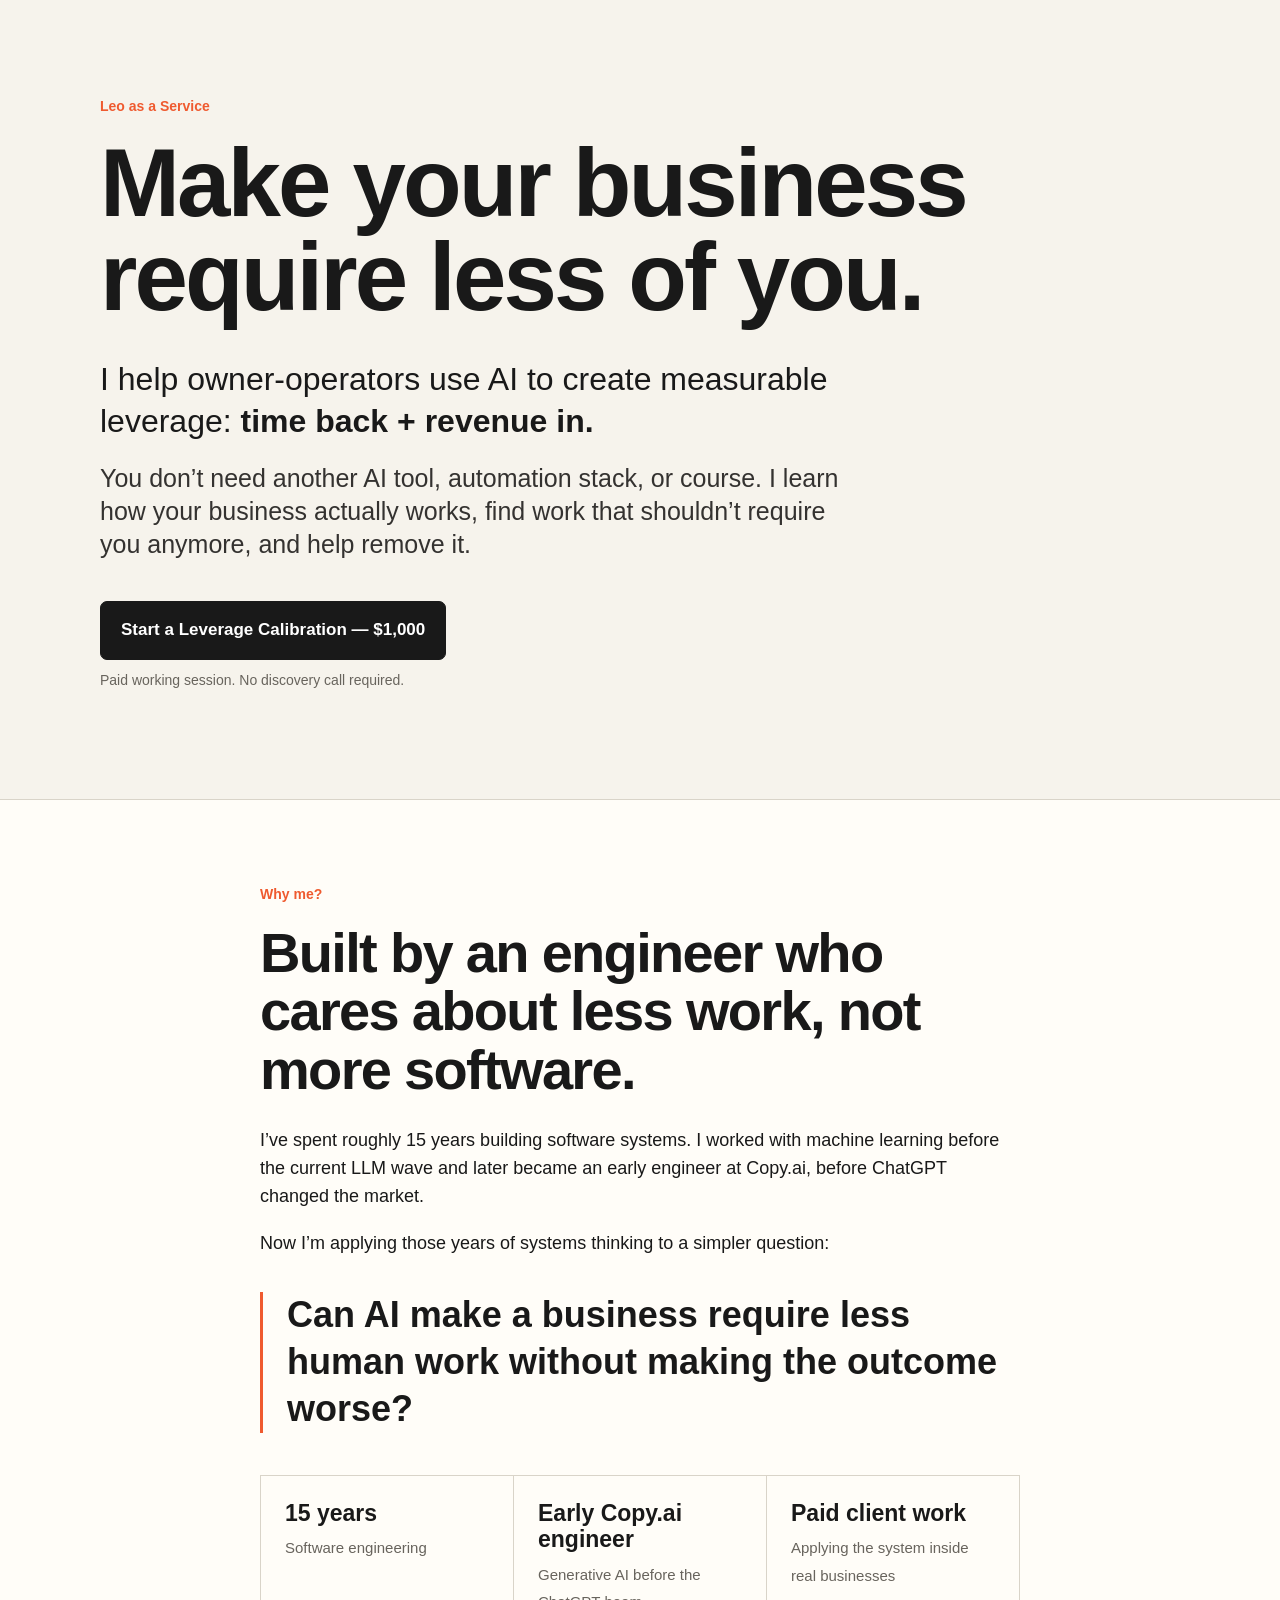
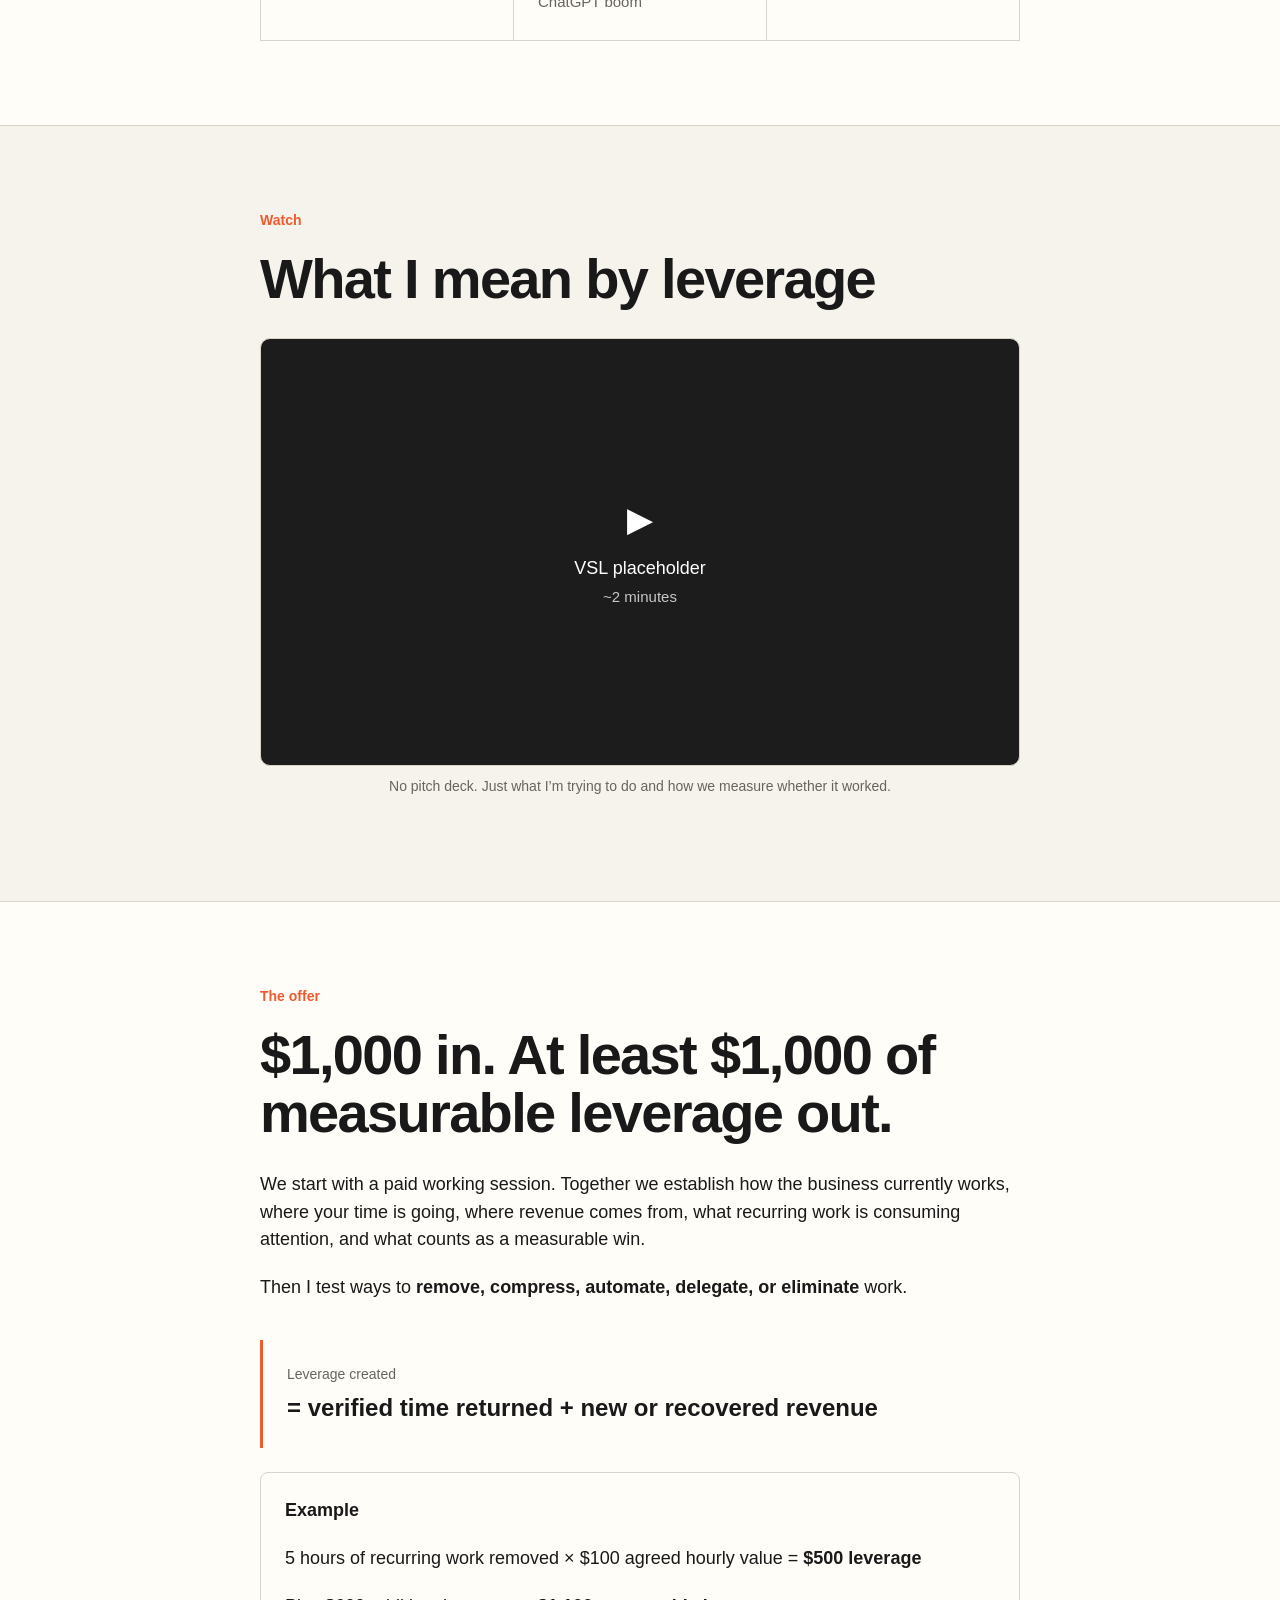
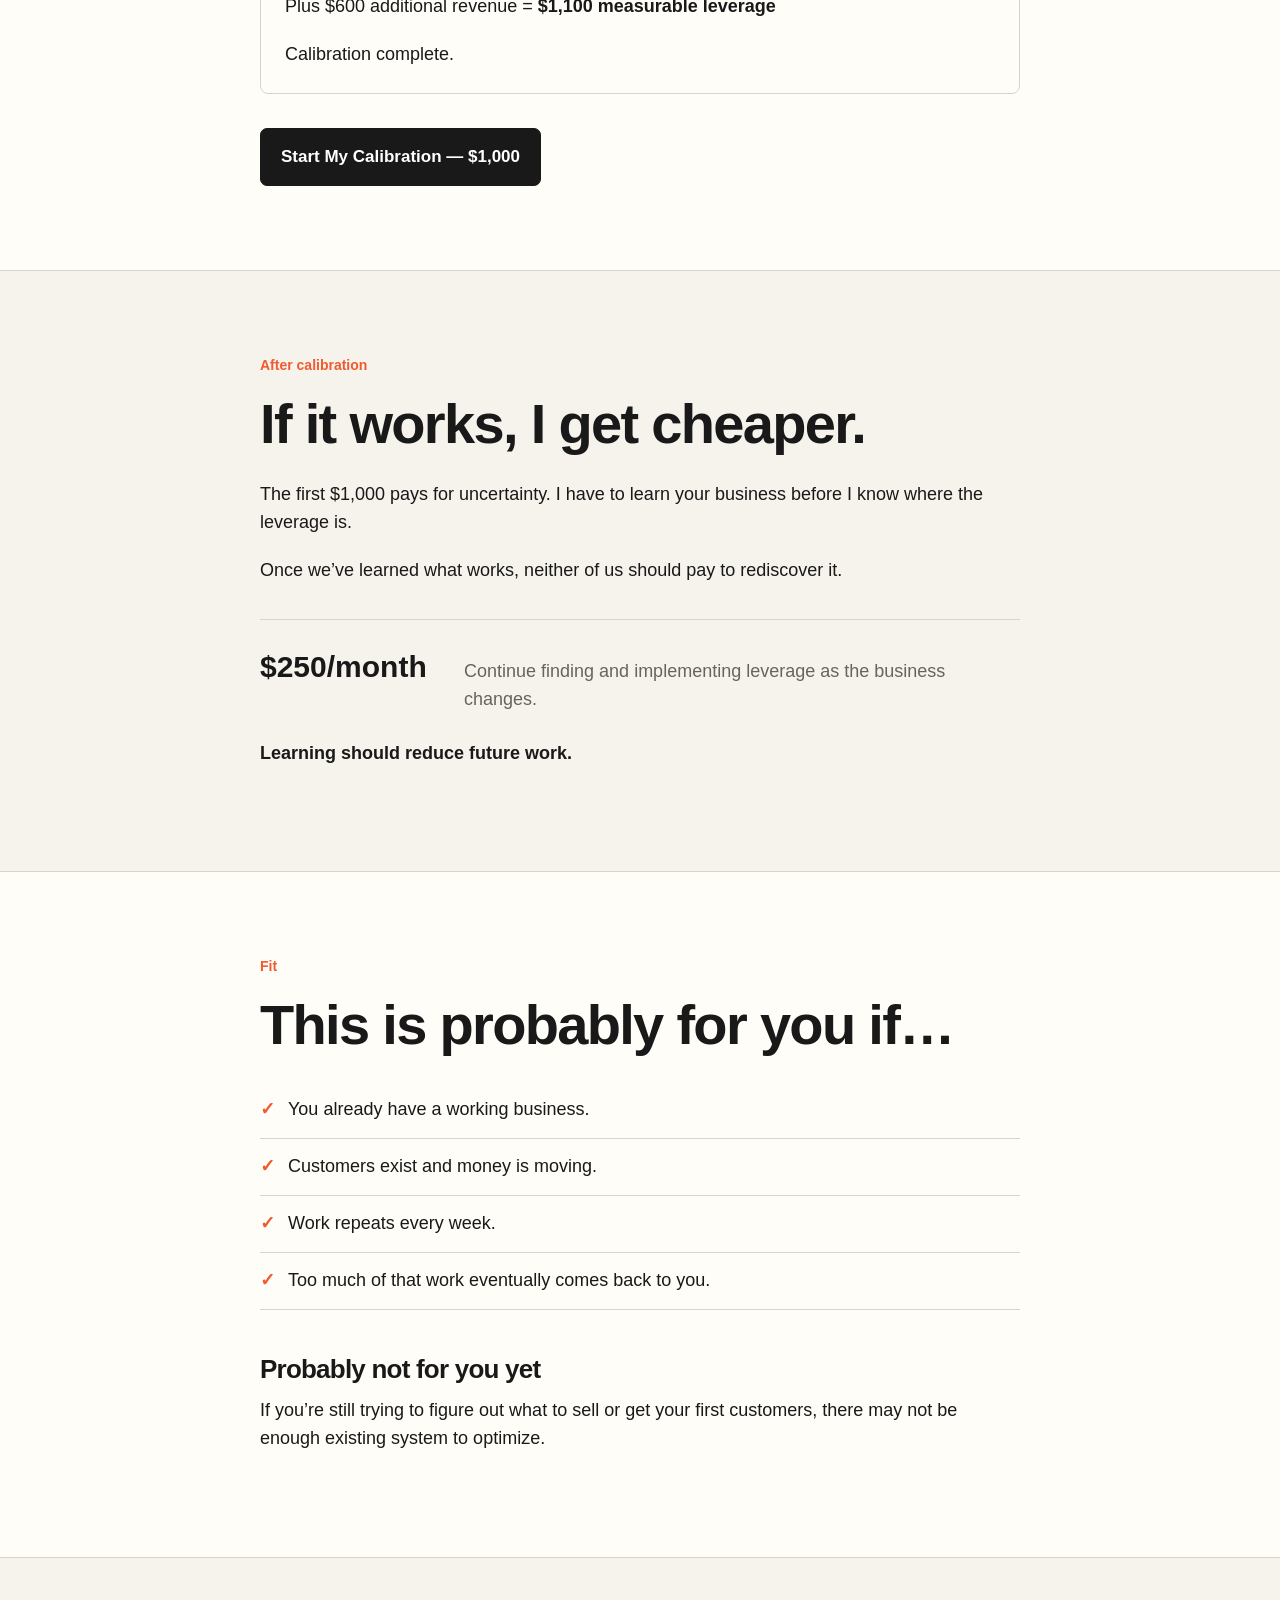
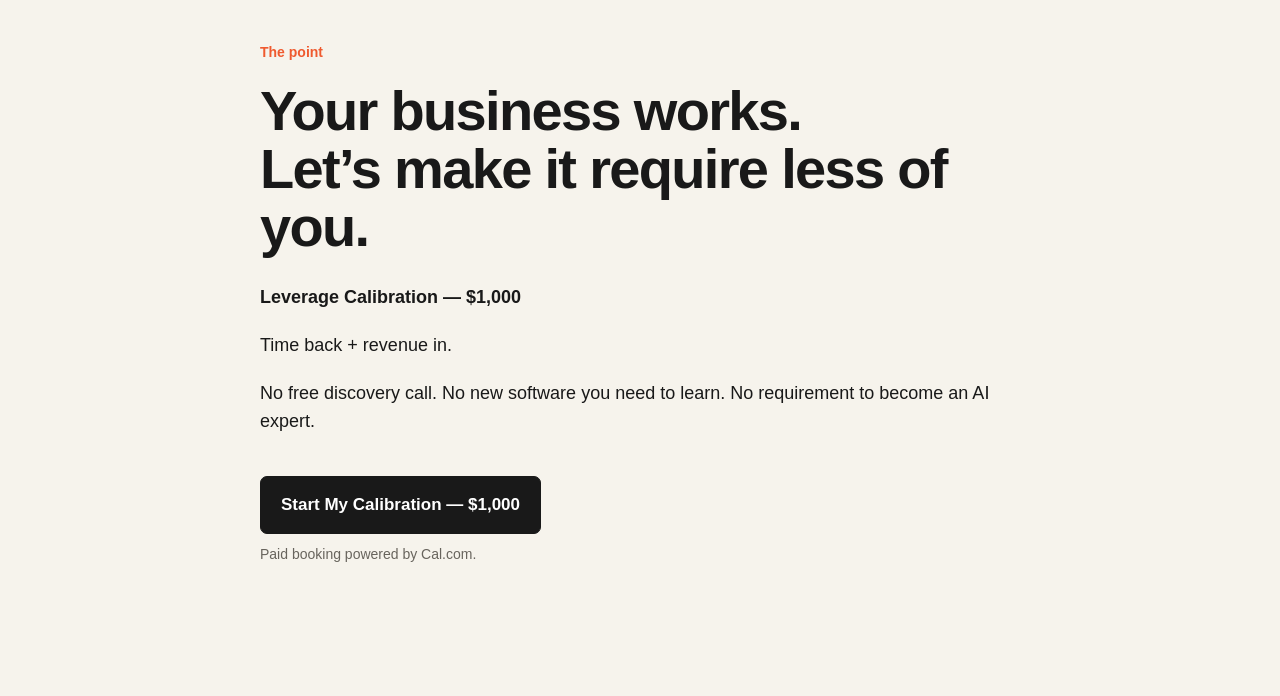
==== index.html @ ab1a022b "Add files via upload" ====
<!doctype html>
<html lang="en">
<head>
  <meta charset="utf-8" />
  <meta name="viewport" content="width=device-width, initial-scale=1" />
  <meta name="description" content="Make your business require less of you. A $1,000 leverage calibration focused on time back + revenue in." />
  <title>Leo as a Service — Make your business require less of you</title>
  <link rel="stylesheet" href="styles.css" />
</head>
<body>
  <main>
    <section class="hero wrap">
      <p class="eyebrow">Leo as a Service</p>
      <h1>Make your business require less of you.</h1>
      <p class="hero-copy">I help owner-operators use AI to create measurable leverage: <strong>time back + revenue in.</strong></p>
      <p class="hero-copy secondary">You don’t need another AI tool, automation stack, or course. I learn how your business actually works, find work that shouldn’t require you anymore, and help remove it.</p>
      <a class="button" data-cta href="#">Start a Leverage Calibration — $1,000</a>
      <p class="micro">Paid working session. No discovery call required.</p>
    </section>

    <section class="section section-muted">
      <div class="wrap narrow">
        <p class="eyebrow">Why me?</p>
        <h2>Built by an engineer who cares about less work, not more software.</h2>
        <p>I’ve spent roughly 15 years building software systems. I worked with machine learning before the current LLM wave and later became an early engineer at Copy.ai, before ChatGPT changed the market.</p>
        <p>Now I’m applying those years of systems thinking to a simpler question:</p>
        <blockquote>Can AI make a business require less human work without making the outcome worse?</blockquote>

        <div class="proof-grid" aria-label="Proof points">
          <div class="proof-item"><strong>15 years</strong><span>Software engineering</span></div>
          <div class="proof-item"><strong>Early Copy.ai engineer</strong><span>Generative AI before the ChatGPT boom</span></div>
          <div class="proof-item"><strong>Paid client work</strong><span>Applying the system inside real businesses</span></div>
        </div>
      </div>
    </section>

    <section class="section">
      <div class="wrap narrow">
        <p class="eyebrow">Watch</p>
        <h2>What I mean by leverage</h2>
        <div class="video-placeholder" role="img" aria-label="Placeholder for a short video sales letter">
          <div>
            <span class="play">▶</span>
            <p>VSL placeholder</p>
            <small>~2 minutes</small>
          </div>
        </div>
        <p class="micro centered">No pitch deck. Just what I’m trying to do and how we measure whether it worked.</p>
      </div>
    </section>

    <section class="section section-muted">
      <div class="wrap narrow">
        <p class="eyebrow">The offer</p>
        <h2>$1,000 in. At least $1,000 of measurable leverage out.</h2>
        <p>We start with a paid working session. Together we establish how the business currently works, where your time is going, where revenue comes from, what recurring work is consuming attention, and what counts as a measurable win.</p>
        <p>Then I test ways to <strong>remove, compress, automate, delegate, or eliminate</strong> work.</p>

        <div class="formula">
          <span>Leverage created</span>
          <strong>= verified time returned + new or recovered revenue</strong>
        </div>

        <div class="example">
          <p><strong>Example</strong></p>
          <p>5 hours of recurring work removed × $100 agreed hourly value = <strong>$500 leverage</strong></p>
          <p>Plus $600 additional revenue = <strong>$1,100 measurable leverage</strong></p>
          <p>Calibration complete.</p>
        </div>

        <a class="button" data-cta href="#">Start My Calibration — $1,000</a>
      </div>
    </section>

    <section class="section">
      <div class="wrap narrow">
        <p class="eyebrow">After calibration</p>
        <h2>If it works, I get cheaper.</h2>
        <p>The first $1,000 pays for uncertainty. I have to learn your business before I know where the leverage is.</p>
        <p>Once we’ve learned what works, neither of us should pay to rediscover it.</p>
        <div class="price-line"><strong>$250/month</strong><span>Continue finding and implementing leverage as the business changes.</span></div>
        <p><strong>Learning should reduce future work.</strong></p>
      </div>
    </section>

    <section class="section section-muted">
      <div class="wrap narrow">
        <p class="eyebrow">Fit</p>
        <h2>This is probably for you if…</h2>
        <ul class="checklist">
          <li>You already have a working business.</li>
          <li>Customers exist and money is moving.</li>
          <li>Work repeats every week.</li>
          <li>Too much of that work eventually comes back to you.</li>
        </ul>

        <h3>Probably not for you yet</h3>
        <p>If you’re still trying to figure out what to sell or get your first customers, there may not be enough existing system to optimize.</p>
      </div>
    </section>

    <section class="section close">
      <div class="wrap narrow">
        <p class="eyebrow">The point</p>
        <h2>Your business works.<br />Let’s make it require less of you.</h2>
        <p><strong>Leverage Calibration — $1,000</strong></p>
        <p>Time back + revenue in.</p>
        <p>No free discovery call. No new software you need to learn. No requirement to become an AI expert.</p>
        <a class="button" data-cta href="#">Start My Calibration — $1,000</a>
        <p class="micro">Paid booking powered by Cal.com.</p>
      </div>
    </section>
  </main>

  <script src="config.js"></script>
  <script src="script.js"></script>
</body>
</html>
---- styles.css ----
:root {
  --bg: #f6f3ec;
  --paper: #fffdf8;
  --text: #191919;
  --muted: #68645d;
  --line: #d9d4c9;
  --accent: #ef5a2f;
  --max: 1080px;
  --narrow: 760px;
}

* { box-sizing: border-box; }

html { scroll-behavior: smooth; }

body {
  margin: 0;
  background: var(--bg);
  color: var(--text);
  font-family: -apple-system, BlinkMacSystemFont, "Segoe UI", Helvetica, Arial, sans-serif;
  font-size: 18px;
  line-height: 1.55;
  -webkit-font-smoothing: antialiased;
}

.wrap {
  width: min(calc(100% - 40px), var(--max));
  margin: 0 auto;
}

.narrow { max-width: var(--narrow); }

.hero {
  padding: 96px 0 88px;
}

.eyebrow {
  margin: 0 0 18px;
  color: var(--accent);
  font-size: 14px;
  font-weight: 700;
}

h1, h2, h3 {
  margin: 0;
  letter-spacing: -0.03em;
}

h1 {
  max-width: 900px;
  font-size: clamp(54px, 8vw, 96px);
  line-height: 0.98;
  font-weight: 720;
}

h2 {
  font-size: clamp(36px, 5vw, 56px);
  line-height: 1.04;
  font-weight: 700;
  margin-bottom: 28px;
}

h3 {
  margin-top: 44px;
  margin-bottom: 12px;
  font-size: 26px;
  line-height: 1.2;
}

p { margin: 0 0 20px; }

.hero-copy {
  max-width: 760px;
  margin-top: 34px;
  font-size: clamp(24px, 3vw, 32px);
  line-height: 1.32;
}

.hero-copy.secondary {
  margin-top: 18px;
  color: #343230;
  font-size: clamp(20px, 2.2vw, 25px);
}

.button {
  display: inline-block;
  margin-top: 20px;
  padding: 15px 20px;
  border: 1px solid var(--text);
  border-radius: 7px;
  background: var(--text);
  color: white;
  font-size: 17px;
  font-weight: 700;
  text-decoration: none;
  transition: transform .12s ease, opacity .12s ease;
}

.button:hover { transform: translateY(-1px); opacity: .92; }

.micro {
  margin-top: 10px;
  color: var(--muted);
  font-size: 14px;
}

.centered { text-align: center; }

.section {
  padding: 84px 0;
  border-top: 1px solid var(--line);
}

.section-muted { background: var(--paper); }

blockquote {
  margin: 34px 0 42px;
  padding-left: 24px;
  border-left: 3px solid var(--accent);
  font-size: clamp(26px, 3.5vw, 36px);
  line-height: 1.3;
  font-weight: 650;
}

.proof-grid {
  display: grid;
  grid-template-columns: repeat(3, 1fr);
  gap: 1px;
  margin-top: 42px;
  border: 1px solid var(--line);
  background: var(--line);
}

.proof-item {
  min-height: 160px;
  padding: 24px;
  background: var(--paper);
}

.proof-item strong {
  display: block;
  margin-bottom: 8px;
  font-size: 23px;
  line-height: 1.15;
}

.proof-item span {
  color: var(--muted);
  font-size: 15px;
}

.video-placeholder {
  aspect-ratio: 16/9;
  display: grid;
  place-items: center;
  margin-top: 30px;
  border: 1px solid var(--line);
  border-radius: 10px;
  background: #1c1c1c;
  color: white;
  text-align: center;
}

.video-placeholder p { margin: 10px 0 0; }
.video-placeholder small { color: #c7c7c7; }
.play { font-size: 34px; }

.formula {
  margin: 38px 0 24px;
  padding: 24px;
  border-left: 3px solid var(--accent);
  background: var(--paper);
}

.formula span,
.formula strong { display: block; }
.formula span { color: var(--muted); font-size: 14px; margin-bottom: 6px; }
.formula strong { font-size: 24px; line-height: 1.35; }

.example {
  margin: 24px 0 14px;
  padding: 24px;
  border: 1px solid var(--line);
  border-radius: 8px;
}

.example p:last-child { margin-bottom: 0; }

.price-line {
  display: grid;
  grid-template-columns: 180px 1fr;
  gap: 24px;
  align-items: baseline;
  margin: 34px 0 26px;
  padding-top: 24px;
  border-top: 1px solid var(--line);
}

.price-line strong { font-size: 30px; }
.price-line span { color: var(--muted); }

.checklist {
  margin: 26px 0 0;
  padding: 0;
  list-style: none;
}

.checklist li {
  padding: 14px 0;
  border-bottom: 1px solid var(--line);
}

.checklist li::before {
  content: "✓";
  display: inline-block;
  width: 28px;
  color: var(--accent);
  font-weight: 800;
}

.close { padding-bottom: 110px; }

@media (max-width: 760px) {
  body { font-size: 17px; }
  .hero { padding: 68px 0 64px; }
  .section { padding: 64px 0; }
  .proof-grid { grid-template-columns: 1fr; }
  .proof-item { min-height: 0; }
  .price-line { grid-template-columns: 1fr; gap: 4px; }
  .button { display: block; width: 100%; text-align: center; }
}
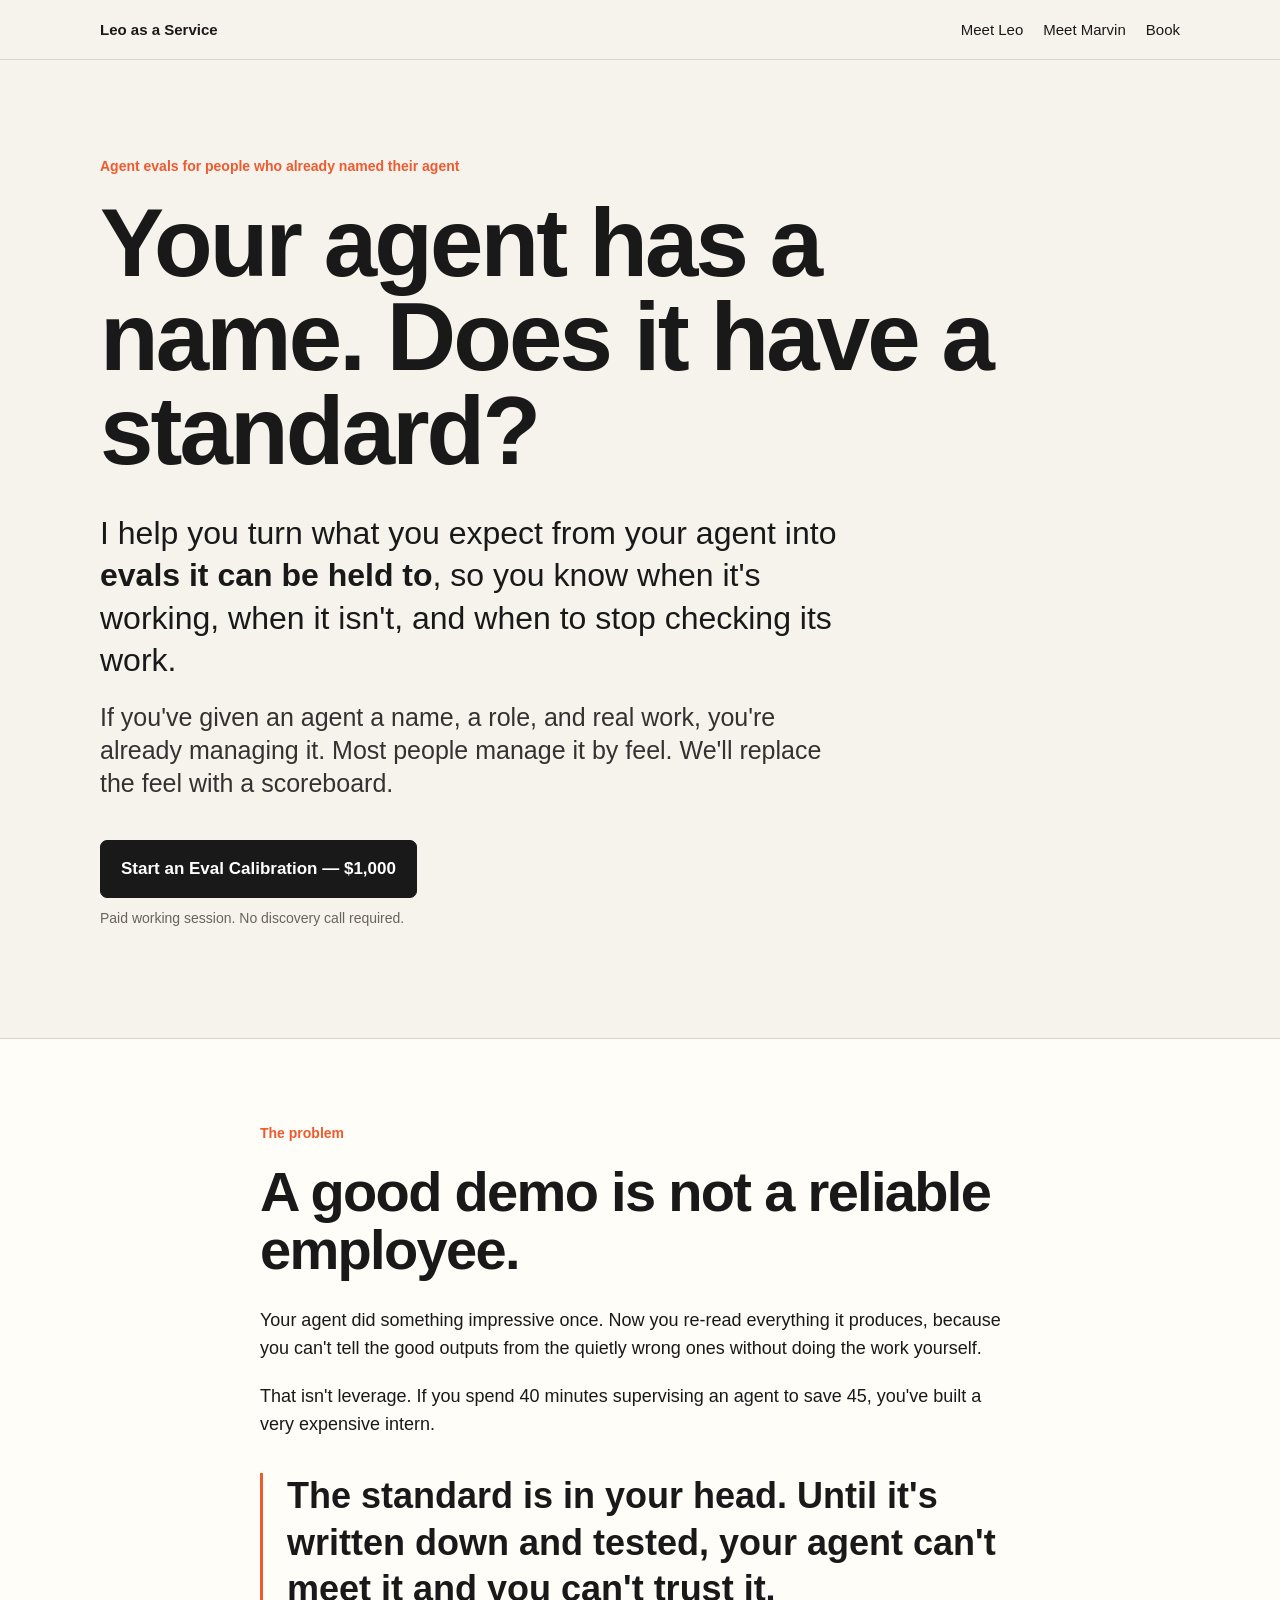
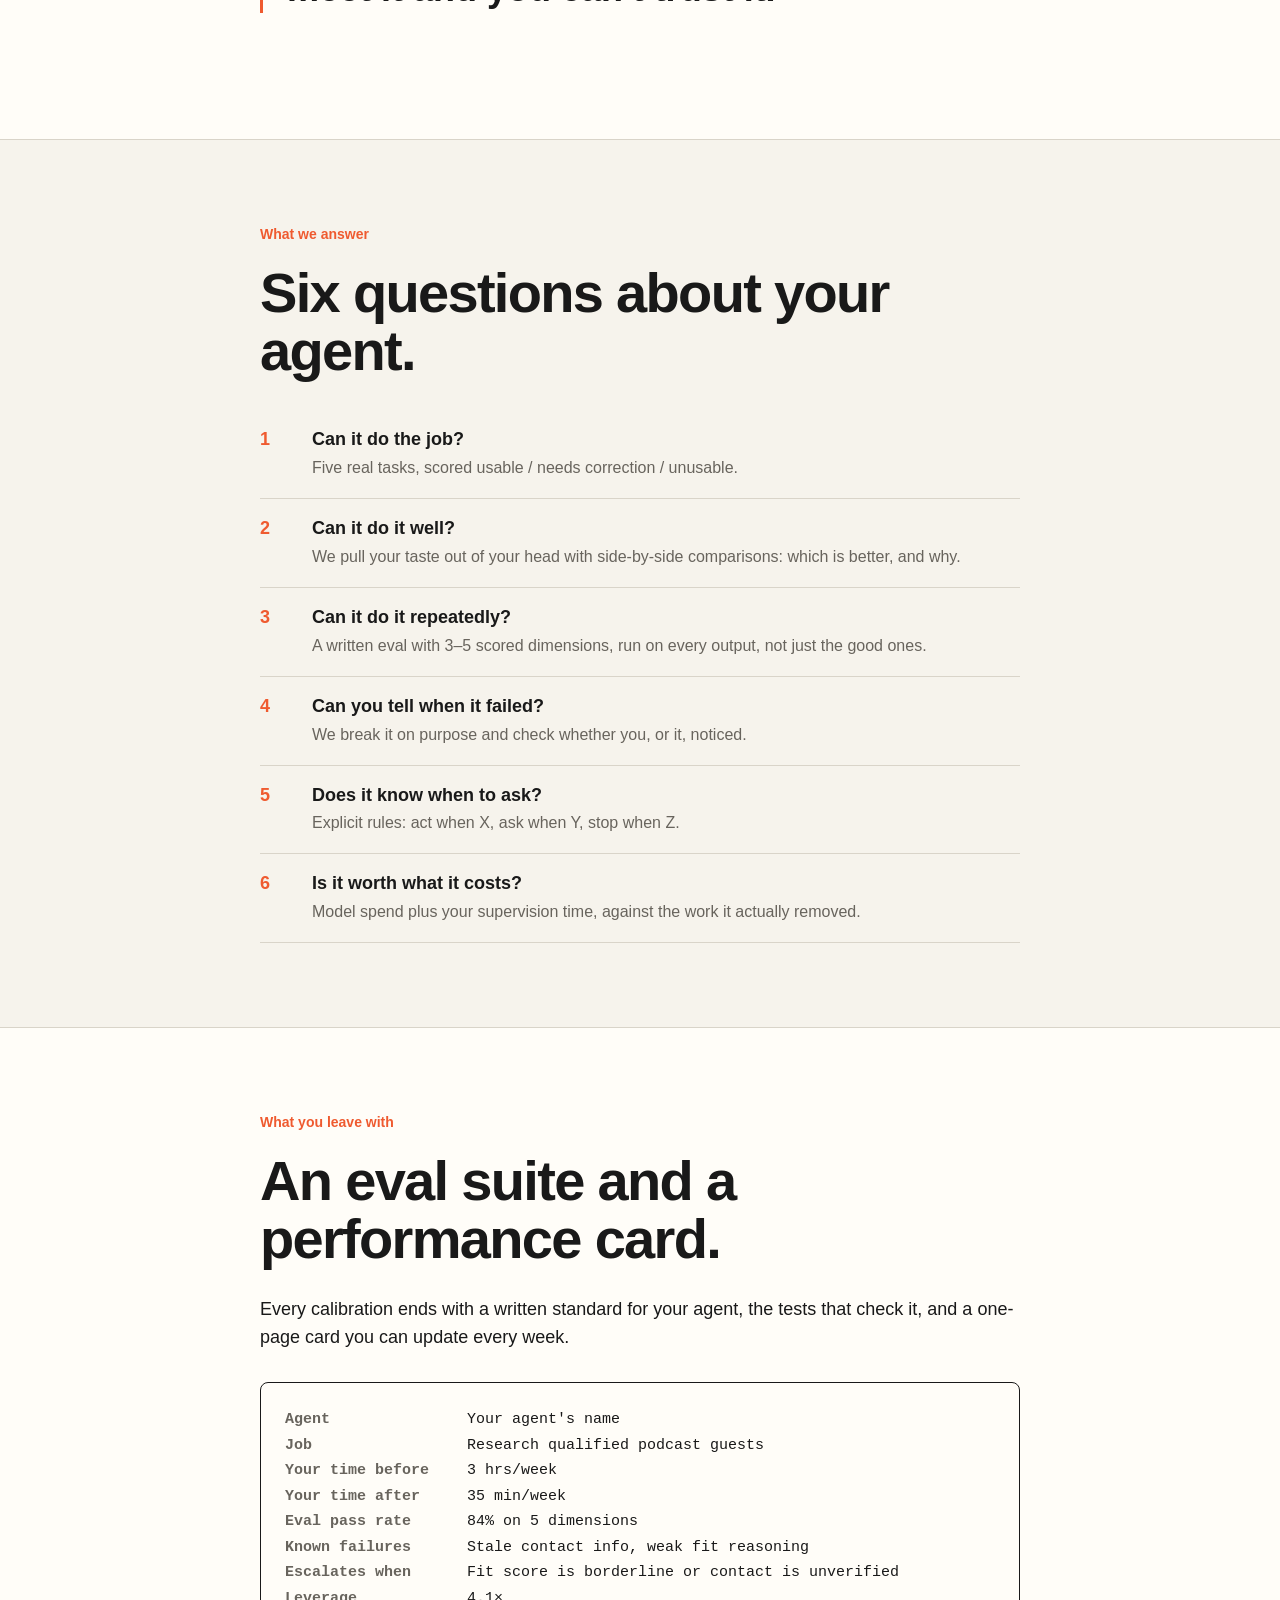
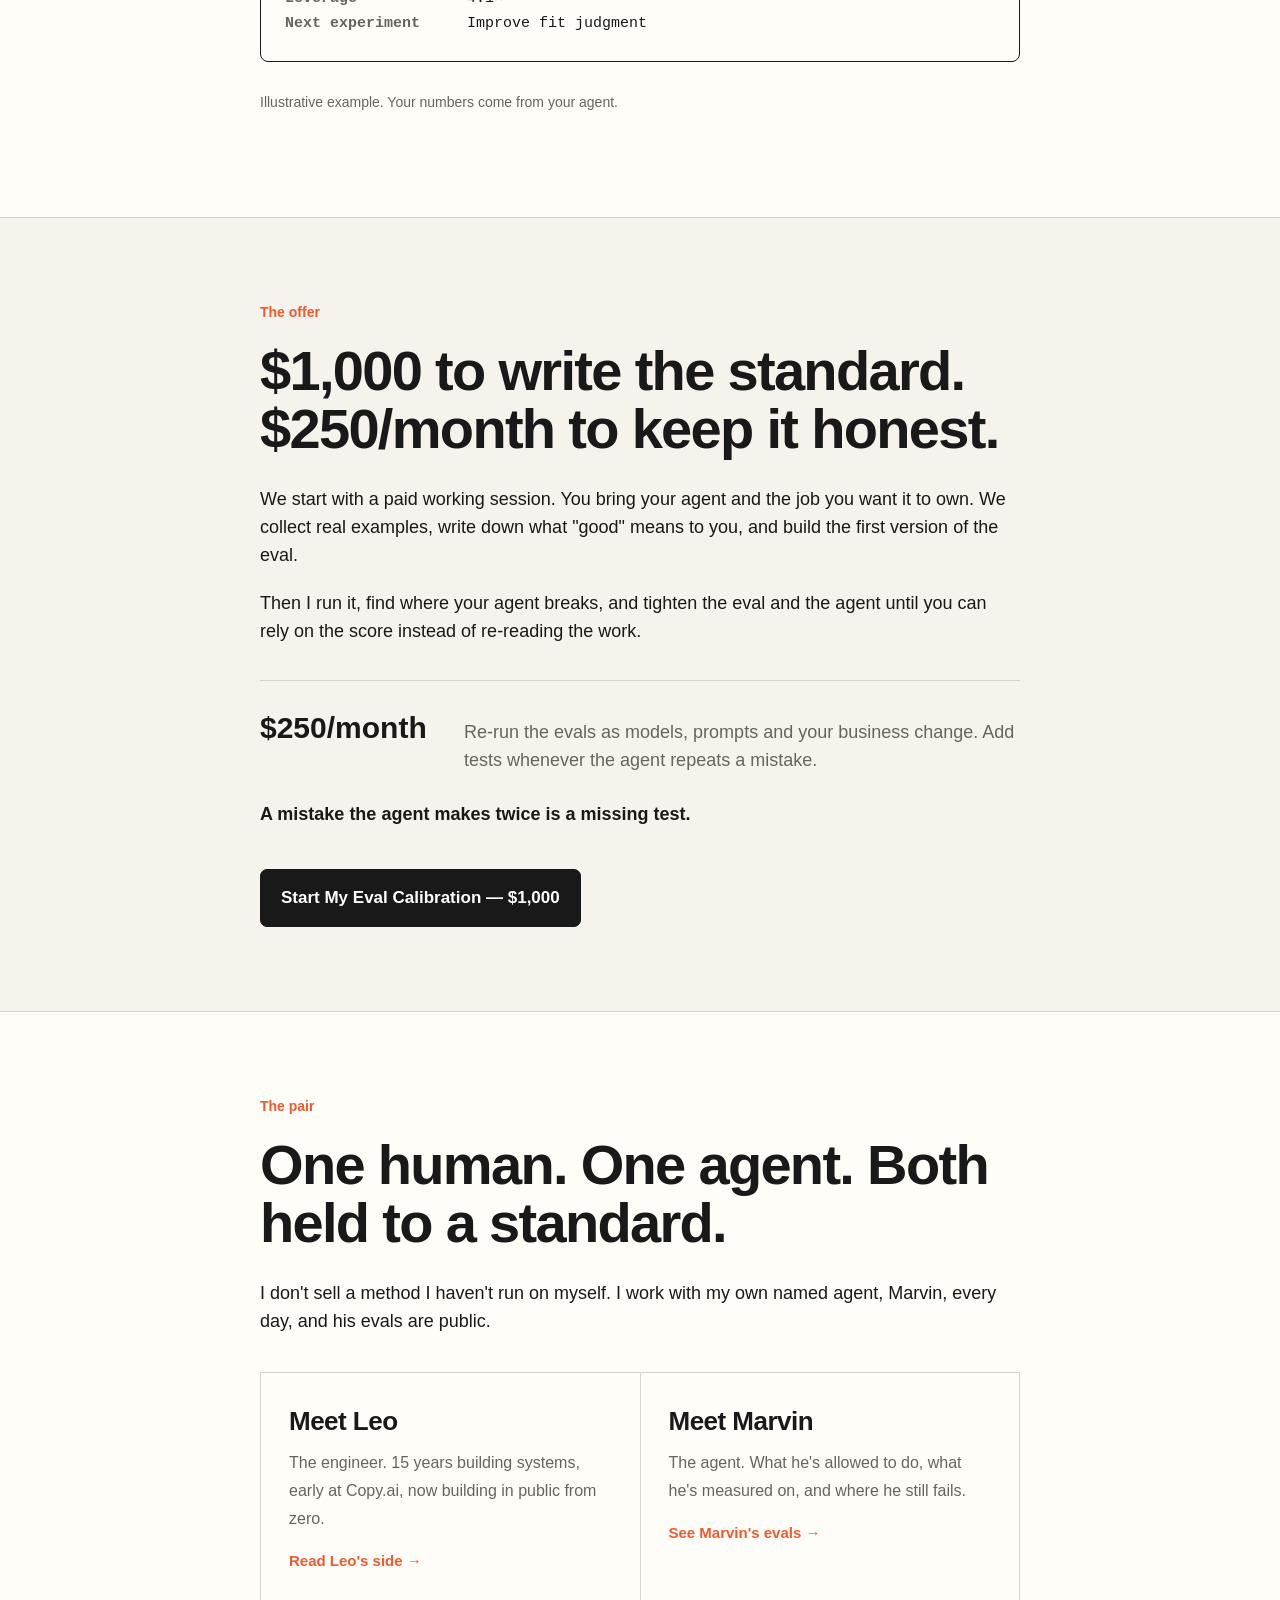
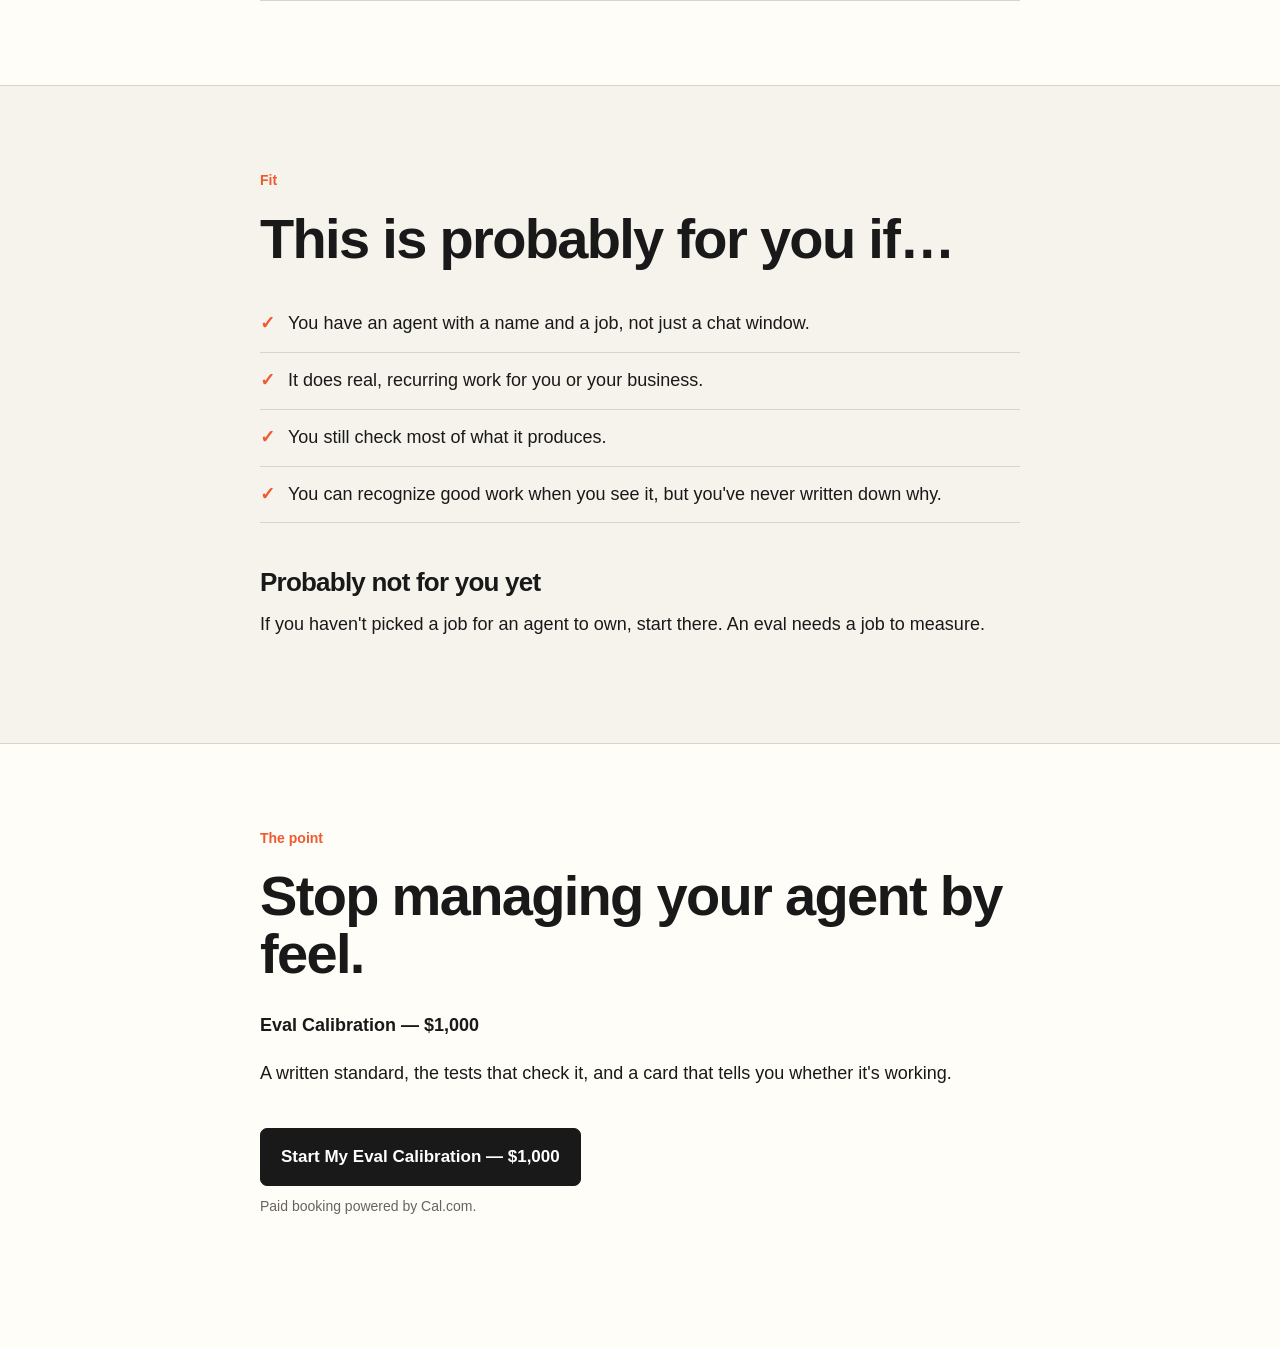
==== commit 2a78179d: "Refocus site on agent eval calibration" ====
--- a/index.html
+++ b/index.html
@@ -3,110 +3,133 @@
 <head>
   <meta charset="utf-8" />
   <meta name="viewport" content="width=device-width, initial-scale=1" />
-  <meta name="description" content="Make your business require less of you. A $1,000 leverage calibration focused on time back + revenue in." />
-  <title>Leo as a Service — Make your business require less of you</title>
+  <meta name="description" content="Your agent has a name. Does it have a standard? I help people with named AI agents build the evals that hold those agents to a specific standard." />
+  <title>Leo as a Service — Hold your agent to a standard</title>
   <link rel="stylesheet" href="styles.css" />
+  <script src="https://cdn.usefathom.com/script.js" data-site="XERIAWTA" defer></script>
 </head>
 <body>
+  <nav class="site-nav" aria-label="Site">
+    <div class="wrap">
+      <a class="brand" href="index.html">Leo as a Service</a>
+      <div class="links">
+        <a href="meet-leo.html">Meet Leo</a>
+        <a href="meet-marvin.html">Meet Marvin</a>
+        <a data-cta href="#">Book</a>
+      </div>
+    </div>
+  </nav>
+
   <main>
     <section class="hero wrap">
-      <p class="eyebrow">Leo as a Service</p>
-      <h1>Make your business require less of you.</h1>
-      <p class="hero-copy">I help owner-operators use AI to create measurable leverage: <strong>time back + revenue in.</strong></p>
-      <p class="hero-copy secondary">You don’t need another AI tool, automation stack, or course. I learn how your business actually works, find work that shouldn’t require you anymore, and help remove it.</p>
-      <a class="button" data-cta href="#">Start a Leverage Calibration — $1,000</a>
+      <p class="eyebrow">Agent evals for people who already named their agent</p>
+      <h1>Your agent has a name. Does it have a standard?</h1>
+      <p class="hero-copy">I help you turn what you expect from your agent into <strong>evals it can be held to</strong>, so you know when it's working, when it isn't, and when to stop checking its work.</p>
+      <p class="hero-copy secondary">If you've given an agent a name, a role, and real work, you're already managing it. Most people manage it by feel. We'll replace the feel with a scoreboard.</p>
+      <a class="button" data-cta href="#">Start an Eval Calibration — $1,000</a>
       <p class="micro">Paid working session. No discovery call required.</p>
     </section>
 
     <section class="section section-muted">
       <div class="wrap narrow">
-        <p class="eyebrow">Why me?</p>
-        <h2>Built by an engineer who cares about less work, not more software.</h2>
-        <p>I’ve spent roughly 15 years building software systems. I worked with machine learning before the current LLM wave and later became an early engineer at Copy.ai, before ChatGPT changed the market.</p>
-        <p>Now I’m applying those years of systems thinking to a simpler question:</p>
-        <blockquote>Can AI make a business require less human work without making the outcome worse?</blockquote>
+        <p class="eyebrow">The problem</p>
+        <h2>A good demo is not a reliable employee.</h2>
+        <p>Your agent did something impressive once. Now you re-read everything it produces, because you can't tell the good outputs from the quietly wrong ones without doing the work yourself.</p>
+        <p>That isn't leverage. If you spend 40 minutes supervising an agent to save 45, you've built a very expensive intern.</p>
+        <blockquote>The standard is in your head. Until it's written down and tested, your agent can't meet it and you can't trust it.</blockquote>
+      </div>
+    </section>
 
-        <div class="proof-grid" aria-label="Proof points">
-          <div class="proof-item"><strong>15 years</strong><span>Software engineering</span></div>
-          <div class="proof-item"><strong>Early Copy.ai engineer</strong><span>Generative AI before the ChatGPT boom</span></div>
-          <div class="proof-item"><strong>Paid client work</strong><span>Applying the system inside real businesses</span></div>
+    <section class="section">
+      <div class="wrap narrow">
+        <p class="eyebrow">What we answer</p>
+        <h2>Six questions about your agent.</h2>
+        <ol class="questions">
+          <li><div><b>Can it do the job?</b><span>Five real tasks, scored usable / needs correction / unusable.</span></div></li>
+          <li><div><b>Can it do it well?</b><span>We pull your taste out of your head with side-by-side comparisons: which is better, and why.</span></div></li>
+          <li><div><b>Can it do it repeatedly?</b><span>A written eval with 3–5 scored dimensions, run on every output, not just the good ones.</span></div></li>
+          <li><div><b>Can you tell when it failed?</b><span>We break it on purpose and check whether you, or it, noticed.</span></div></li>
+          <li><div><b>Does it know when to ask?</b><span>Explicit rules: act when X, ask when Y, stop when Z.</span></div></li>
+          <li><div><b>Is it worth what it costs?</b><span>Model spend plus your supervision time, against the work it actually removed.</span></div></li>
+        </ol>
+      </div>
+    </section>
+
+    <section class="section section-muted">
+      <div class="wrap narrow">
+        <p class="eyebrow">What you leave with</p>
+        <h2>An eval suite and a performance card.</h2>
+        <p>Every calibration ends with a written standard for your agent, the tests that check it, and a one-page card you can update every week.</p>
+        <div class="card" aria-label="Example agent performance card">
+          <div><b>Agent</b><span>Your agent's name</span></div>
+          <div><b>Job</b><span>Research qualified podcast guests</span></div>
+          <div><b>Your time before</b><span>3 hrs/week</span></div>
+          <div><b>Your time after</b><span>35 min/week</span></div>
+          <div><b>Eval pass rate</b><span>84% on 5 dimensions</span></div>
+          <div><b>Known failures</b><span>Stale contact info, weak fit reasoning</span></div>
+          <div><b>Escalates when</b><span>Fit score is borderline or contact is unverified</span></div>
+          <div><b>Leverage</b><span>4.1×</span></div>
+          <div><b>Next experiment</b><span>Improve fit judgment</span></div>
+        </div>
+        <p class="micro">Illustrative example. Your numbers come from your agent.</p>
+      </div>
+    </section>
+
+    <section class="section">
+      <div class="wrap narrow">
+        <p class="eyebrow">The offer</p>
+        <h2>$1,000 to write the standard. $250/month to keep it honest.</h2>
+        <p>We start with a paid working session. You bring your agent and the job you want it to own. We collect real examples, write down what "good" means to you, and build the first version of the eval.</p>
+        <p>Then I run it, find where your agent breaks, and tighten the eval and the agent until you can rely on the score instead of re-reading the work.</p>
+        <div class="price-line"><strong>$250/month</strong><span>Re-run the evals as models, prompts and your business change. Add tests whenever the agent repeats a mistake.</span></div>
+        <p><strong>A mistake the agent makes twice is a missing test.</strong></p>
+        <a class="button" data-cta href="#">Start My Eval Calibration — $1,000</a>
+      </div>
+    </section>
+
+    <section class="section section-muted">
+      <div class="wrap narrow">
+        <p class="eyebrow">The pair</p>
+        <h2>One human. One agent. Both held to a standard.</h2>
+        <p>I don't sell a method I haven't run on myself. I work with my own named agent, Marvin, every day, and his evals are public.</p>
+        <div class="pair">
+          <a href="meet-leo.html">
+            <strong>Meet Leo</strong>
+            <span>The engineer. 15 years building systems, early at Copy.ai, now building in public from zero.</span>
+            <em>Read Leo's side →</em>
+          </a>
+          <a href="meet-marvin.html">
+            <strong>Meet Marvin</strong>
+            <span>The agent. What he's allowed to do, what he's measured on, and where he still fails.</span>
+            <em>See Marvin's evals →</em>
+          </a>
         </div>
       </div>
     </section>
 
     <section class="section">
       <div class="wrap narrow">
-        <p class="eyebrow">Watch</p>
-        <h2>What I mean by leverage</h2>
-        <div class="video-placeholder" role="img" aria-label="Placeholder for a short video sales letter">
-          <div>
-            <span class="play">▶</span>
-            <p>VSL placeholder</p>
-            <small>~2 minutes</small>
-          </div>
-        </div>
-        <p class="micro centered">No pitch deck. Just what I’m trying to do and how we measure whether it worked.</p>
+        <p class="eyebrow">Fit</p>
+        <h2>This is probably for you if…</h2>
+        <ul class="checklist">
+          <li>You have an agent with a name and a job, not just a chat window.</li>
+          <li>It does real, recurring work for you or your business.</li>
+          <li>You still check most of what it produces.</li>
+          <li>You can recognize good work when you see it, but you've never written down why.</li>
+        </ul>
+
+        <h3>Probably not for you yet</h3>
+        <p>If you haven't picked a job for an agent to own, start there. An eval needs a job to measure.</p>
       </div>
     </section>
 
-    <section class="section section-muted">
-      <div class="wrap narrow">
-        <p class="eyebrow">The offer</p>
-        <h2>$1,000 in. At least $1,000 of measurable leverage out.</h2>
-        <p>We start with a paid working session. Together we establish how the business currently works, where your time is going, where revenue comes from, what recurring work is consuming attention, and what counts as a measurable win.</p>
-        <p>Then I test ways to <strong>remove, compress, automate, delegate, or eliminate</strong> work.</p>
-
-        <div class="formula">
-          <span>Leverage created</span>
-          <strong>= verified time returned + new or recovered revenue</strong>
-        </div>
-
-        <div class="example">
-          <p><strong>Example</strong></p>
-          <p>5 hours of recurring work removed × $100 agreed hourly value = <strong>$500 leverage</strong></p>
-          <p>Plus $600 additional revenue = <strong>$1,100 measurable leverage</strong></p>
-          <p>Calibration complete.</p>
-        </div>
-
-        <a class="button" data-cta href="#">Start My Calibration — $1,000</a>
-      </div>
-    </section>
-
-    <section class="section">
-      <div class="wrap narrow">
-        <p class="eyebrow">After calibration</p>
-        <h2>If it works, I get cheaper.</h2>
-        <p>The first $1,000 pays for uncertainty. I have to learn your business before I know where the leverage is.</p>
-        <p>Once we’ve learned what works, neither of us should pay to rediscover it.</p>
-        <div class="price-line"><strong>$250/month</strong><span>Continue finding and implementing leverage as the business changes.</span></div>
-        <p><strong>Learning should reduce future work.</strong></p>
-      </div>
-    </section>
-
-    <section class="section section-muted">
-      <div class="wrap narrow">
-        <p class="eyebrow">Fit</p>
-        <h2>This is probably for you if…</h2>
-        <ul class="checklist">
-          <li>You already have a working business.</li>
-          <li>Customers exist and money is moving.</li>
-          <li>Work repeats every week.</li>
-          <li>Too much of that work eventually comes back to you.</li>
-        </ul>
-
-        <h3>Probably not for you yet</h3>
-        <p>If you’re still trying to figure out what to sell or get your first customers, there may not be enough existing system to optimize.</p>
-      </div>
-    </section>
-
-    <section class="section close">
+    <section class="section close section-muted">
       <div class="wrap narrow">
         <p class="eyebrow">The point</p>
-        <h2>Your business works.<br />Let’s make it require less of you.</h2>
-        <p><strong>Leverage Calibration — $1,000</strong></p>
-        <p>Time back + revenue in.</p>
-        <p>No free discovery call. No new software you need to learn. No requirement to become an AI expert.</p>
-        <a class="button" data-cta href="#">Start My Calibration — $1,000</a>
+        <h2>Stop managing your agent by feel.</h2>
+        <p><strong>Eval Calibration — $1,000</strong></p>
+        <p>A written standard, the tests that check it, and a card that tells you whether it's working.</p>
+        <a class="button" data-cta href="#">Start My Eval Calibration — $1,000</a>
         <p class="micro">Paid booking powered by Cal.com.</p>
       </div>
     </section>
--- a/styles.css
+++ b/styles.css
@@ -229,3 +229,119 @@
   .price-line { grid-template-columns: 1fr; gap: 4px; }
   .button { display: block; width: 100%; text-align: center; }
 }
+
+/* ---------- Site nav ---------- */
+.site-nav {
+  border-bottom: 1px solid var(--line);
+  background: var(--bg);
+}
+.site-nav .wrap {
+  display: flex;
+  gap: 24px;
+  align-items: center;
+  justify-content: space-between;
+  padding: 18px 0;
+  font-size: 15px;
+}
+.site-nav a { color: var(--text); text-decoration: none; }
+.site-nav a:hover { color: var(--accent); }
+.site-nav .brand { font-weight: 700; }
+.site-nav .links { display: flex; gap: 20px; flex-wrap: wrap; }
+.site-nav a[aria-current="page"] { color: var(--accent); }
+
+/* ---------- Pair cards (index) ---------- */
+.pair {
+  display: grid;
+  grid-template-columns: 1fr 1fr;
+  gap: 1px;
+  margin-top: 36px;
+  border: 1px solid var(--line);
+  background: var(--line);
+}
+.pair a {
+  display: block;
+  padding: 28px;
+  background: var(--paper);
+  color: var(--text);
+  text-decoration: none;
+}
+.pair a:hover { background: #fff; }
+.pair strong { display: block; font-size: 26px; letter-spacing: -0.02em; margin-bottom: 8px; }
+.pair span { color: var(--muted); font-size: 16px; }
+.pair em { display: block; margin-top: 16px; color: var(--accent); font-style: normal; font-weight: 700; font-size: 15px; }
+
+/* ---------- Six questions ---------- */
+.questions {
+  counter-reset: q;
+  margin: 30px 0 0;
+  padding: 0;
+  list-style: none;
+}
+.questions li {
+  counter-increment: q;
+  display: grid;
+  grid-template-columns: 44px 1fr;
+  gap: 8px;
+  padding: 16px 0;
+  border-bottom: 1px solid var(--line);
+}
+.questions li::before {
+  content: counter(q);
+  color: var(--accent);
+  font-weight: 800;
+}
+.questions b { display: block; }
+.questions span { color: var(--muted); font-size: 16px; }
+
+/* ---------- Eval cards (Marvin) ---------- */
+.eval {
+  margin: 28px 0;
+  padding: 26px;
+  border: 1px solid var(--line);
+  border-radius: 8px;
+  background: var(--paper);
+}
+.eval h3 { margin-top: 0; }
+.eval .meta { color: var(--muted); font-size: 14px; margin-bottom: 16px; }
+.eval dl { margin: 0; display: grid; grid-template-columns: 130px 1fr; gap: 10px 18px; font-size: 16px; }
+.eval dt { color: var(--muted); font-weight: 700; }
+.eval dd { margin: 0; }
+.status {
+  display: inline-block;
+  padding: 2px 8px;
+  border: 1px solid var(--line);
+  border-radius: 99px;
+  font-size: 13px;
+  color: var(--muted);
+}
+
+/* ---------- Performance card ---------- */
+.card {
+  margin: 30px 0;
+  padding: 24px;
+  border: 1px solid var(--text);
+  border-radius: 8px;
+  background: var(--paper);
+  font-family: ui-monospace, SFMono-Regular, Menlo, monospace;
+  font-size: 15px;
+  line-height: 1.7;
+}
+.card div { display: grid; grid-template-columns: 170px 1fr; gap: 12px; }
+.card b { color: var(--muted); font-weight: 600; }
+
+/* ---------- Timeline (Leo) ---------- */
+.timeline { margin: 26px 0 0; padding: 0; list-style: none; }
+.timeline li {
+  display: grid;
+  grid-template-columns: 140px 1fr;
+  gap: 18px;
+  padding: 16px 0;
+  border-bottom: 1px solid var(--line);
+}
+.timeline b { color: var(--accent); font-size: 15px; }
+
+@media (max-width: 760px) {
+  .pair { grid-template-columns: 1fr; }
+  .eval dl, .card div, .timeline li { grid-template-columns: 1fr; gap: 2px; }
+  .site-nav .wrap { flex-direction: column; align-items: flex-start; gap: 8px; }
+}
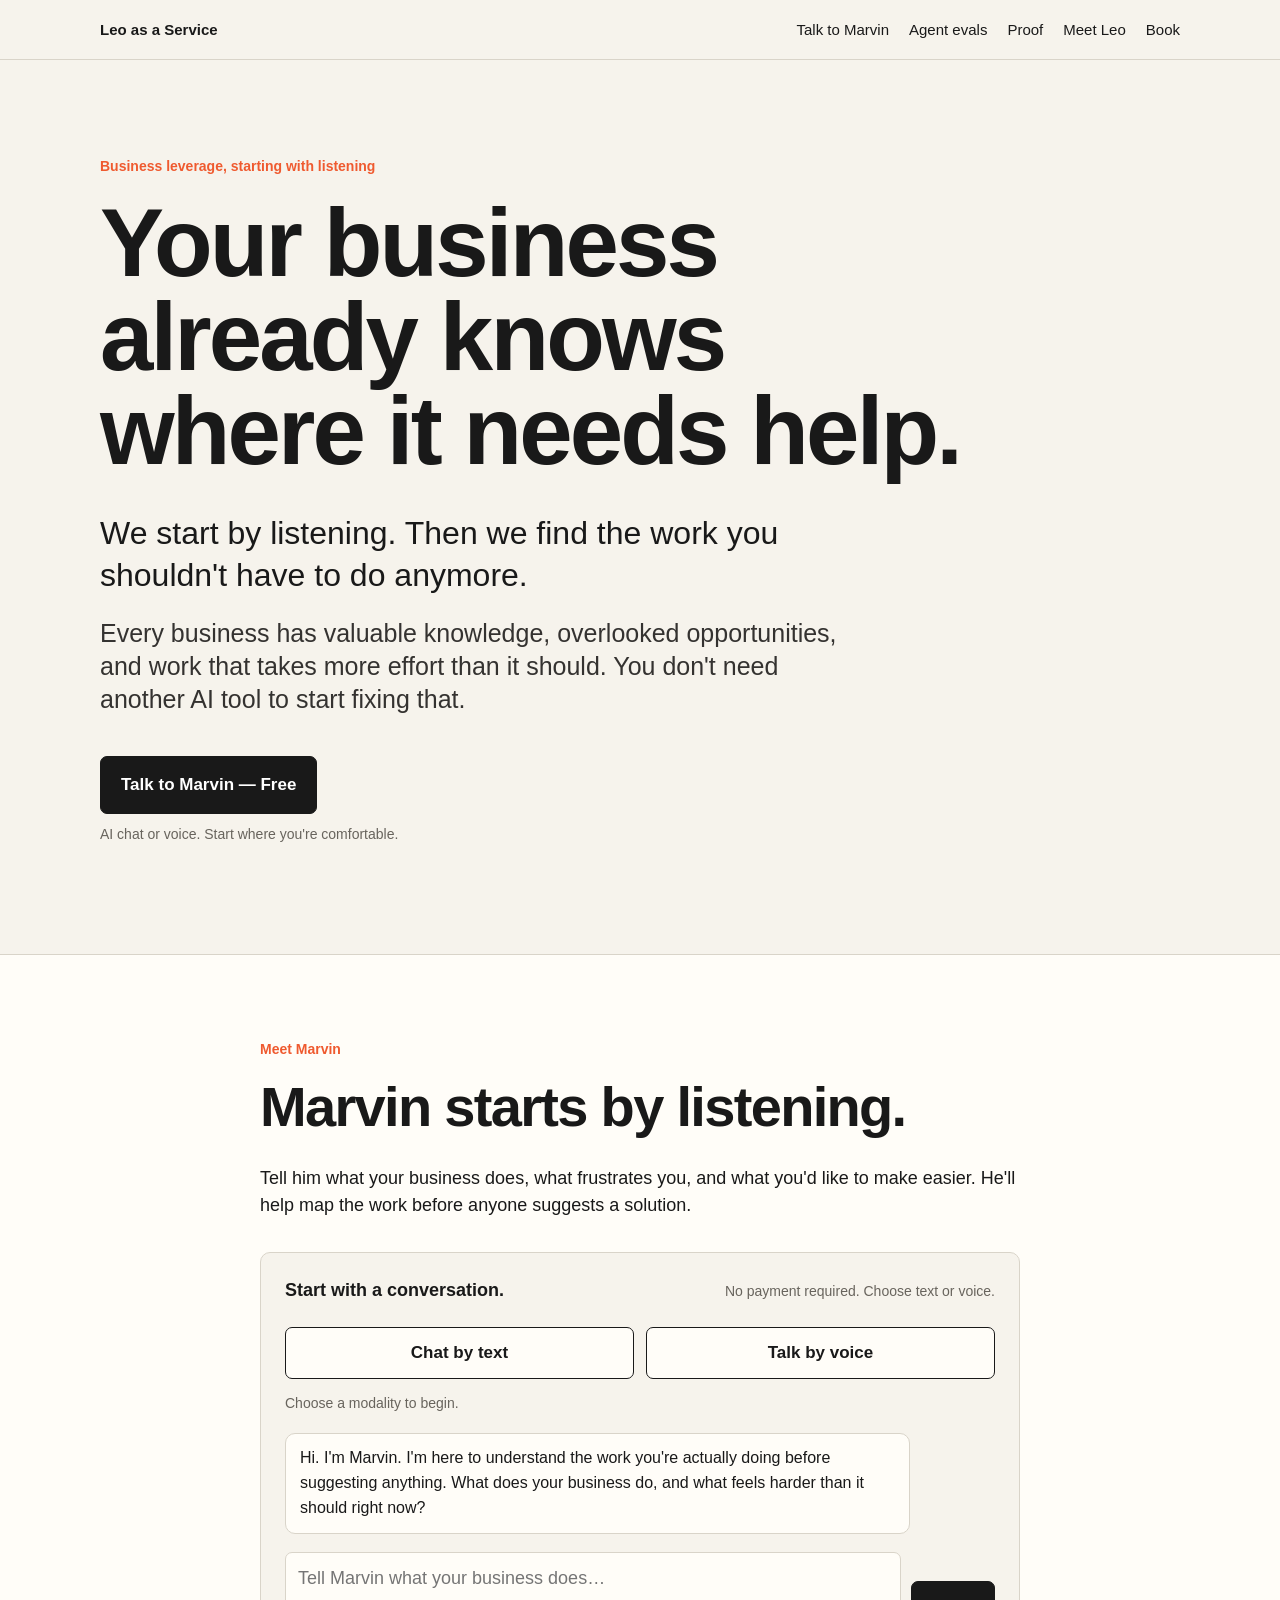
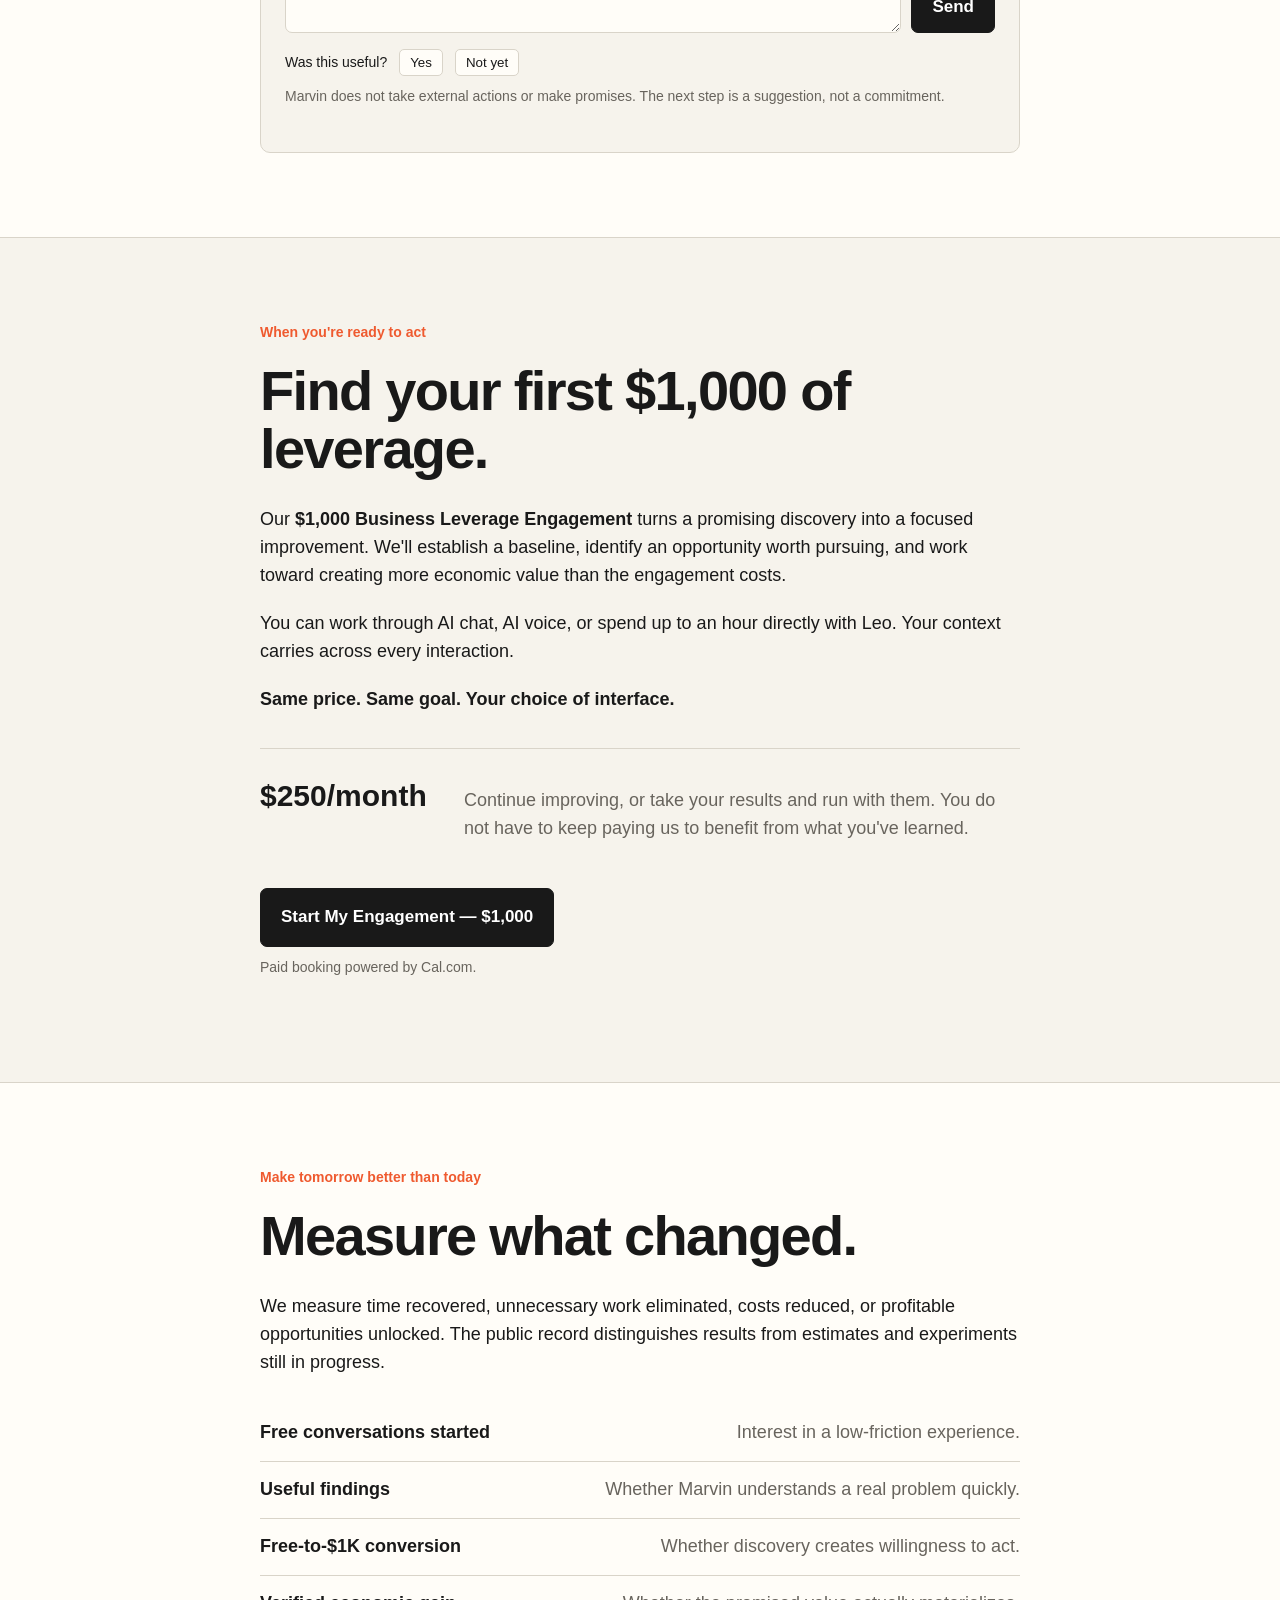
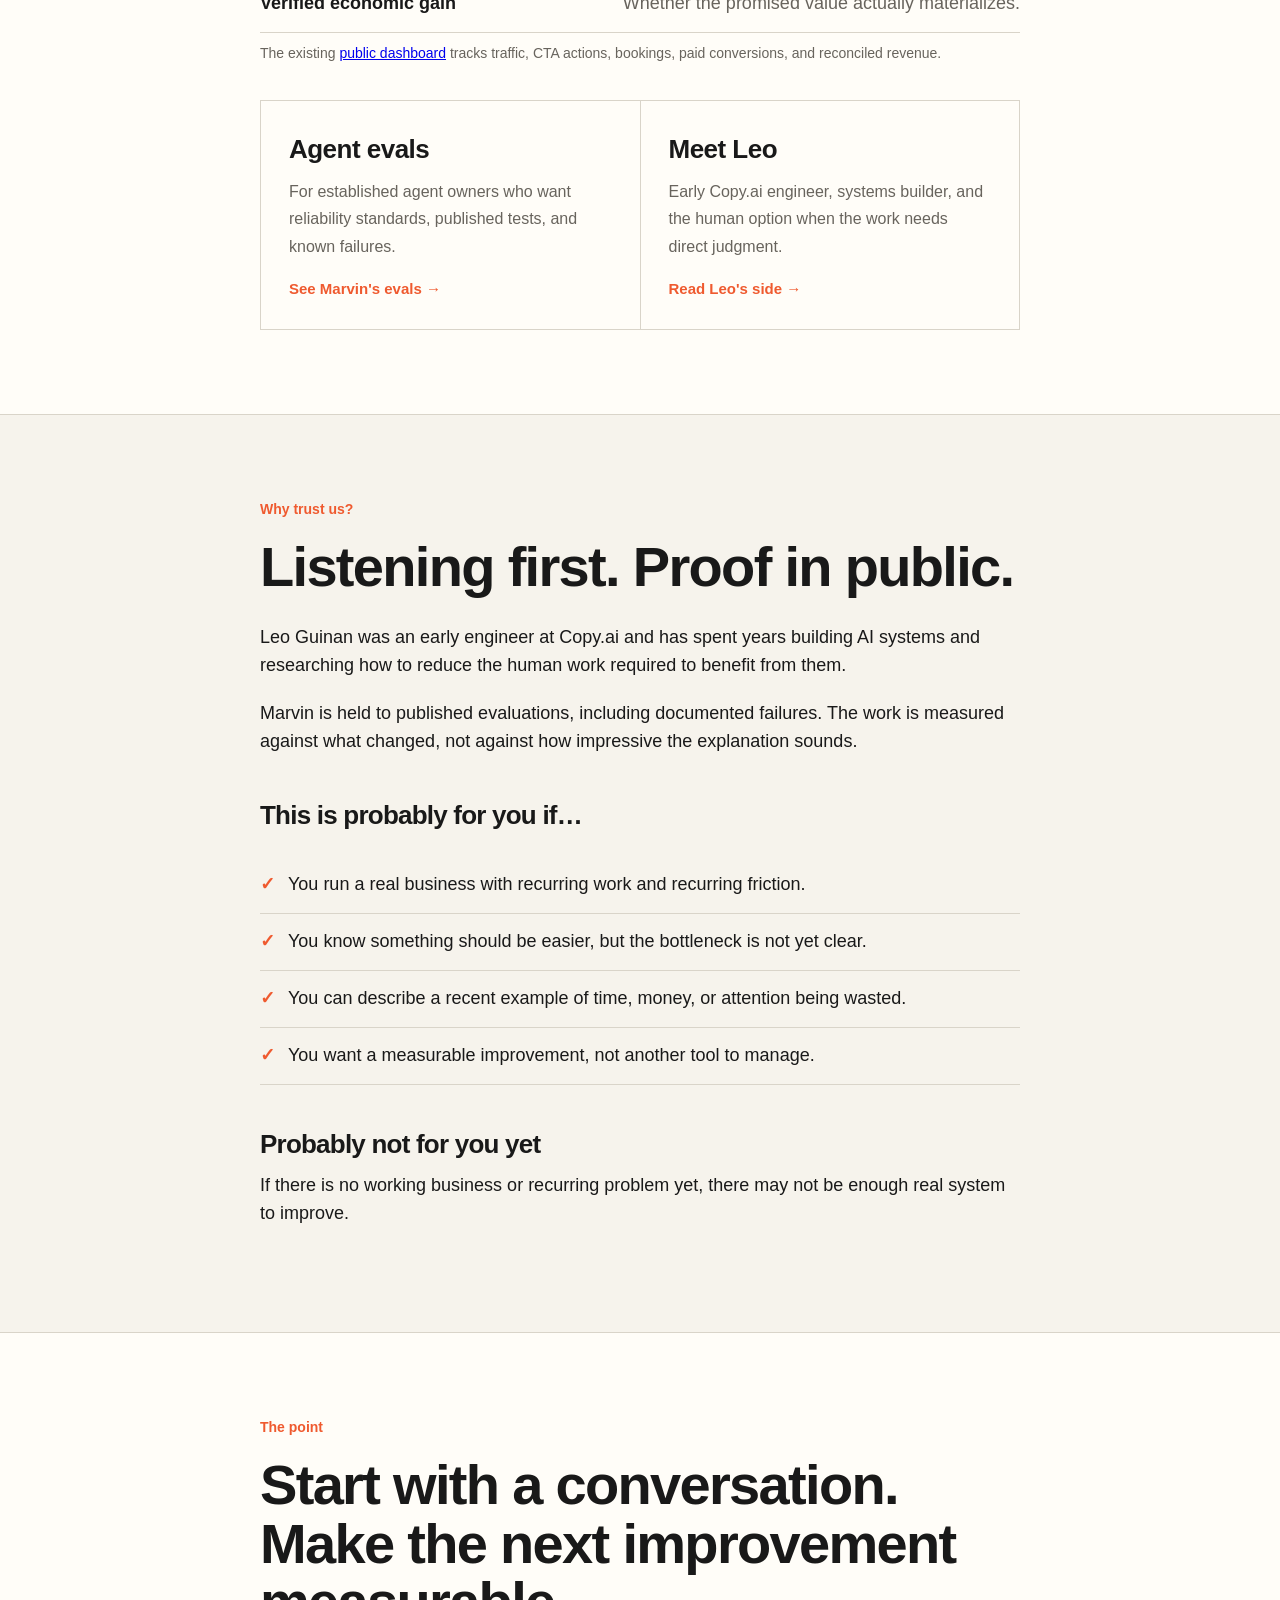
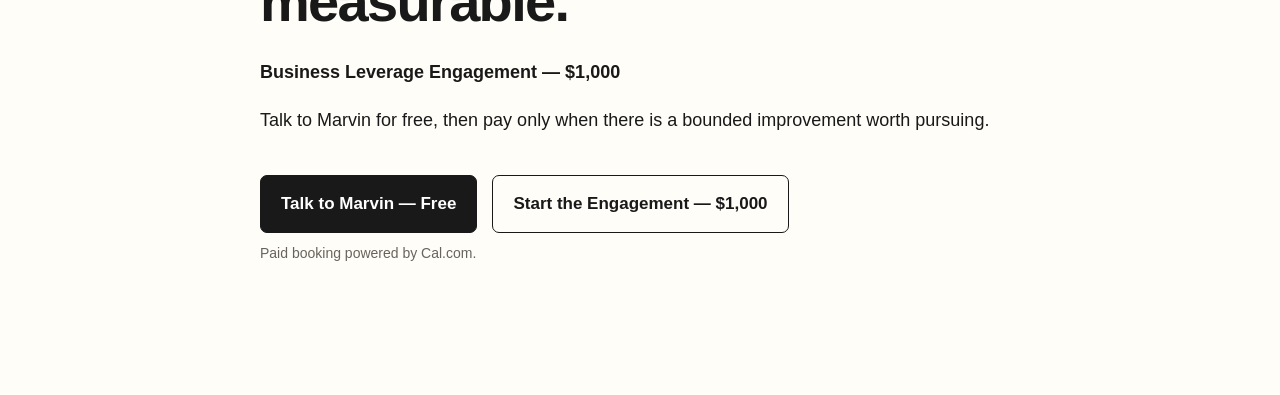
==== commit 16bfa729: "Make homepage listening-first with native Marvin entry point" ====
--- a/index.html
+++ b/index.html
@@ -3,8 +3,8 @@
 <head>
   <meta charset="utf-8" />
   <meta name="viewport" content="width=device-width, initial-scale=1" />
-  <meta name="description" content="Your agent has a name. Does it have a standard? I help people with named AI agents build the evals that hold those agents to a specific standard." />
-  <title>Leo as a Service — Hold your agent to a standard</title>
+  <meta name="description" content="Listen to where your business needs help, then find and measure the work you should not have to do anymore." />
+  <title>Leo as a Service — Find your first $1,000 of leverage</title>
   <link rel="stylesheet" href="styles.css" />
   <script src="https://cdn.usefathom.com/script.js" data-site="XERIAWTA" defer></script>
 </head>
@@ -13,8 +13,10 @@
     <div class="wrap">
       <a class="brand" href="index.html">Leo as a Service</a>
       <div class="links">
+        <a href="#marvin">Talk to Marvin</a>
+        <a href="meet-marvin.html">Agent evals</a>
+        <a href="https://dashboard.leoasaservice.com/">Proof</a>
         <a href="meet-leo.html">Meet Leo</a>
-        <a href="meet-marvin.html">Meet Marvin</a>
         <a data-cta href="#">Book</a>
       </div>
     </div>
@@ -22,86 +24,83 @@
 
   <main>
     <section class="hero wrap">
-      <p class="eyebrow">Agent evals for people who already named their agent</p>
-      <h1>Your agent has a name. Does it have a standard?</h1>
-      <p class="hero-copy">I help you turn what you expect from your agent into <strong>evals it can be held to</strong>, so you know when it's working, when it isn't, and when to stop checking its work.</p>
-      <p class="hero-copy secondary">If you've given an agent a name, a role, and real work, you're already managing it. Most people manage it by feel. We'll replace the feel with a scoreboard.</p>
-      <a class="button" data-cta href="#">Start an Eval Calibration — $1,000</a>
-      <p class="micro">Paid working session. No discovery call required.</p>
+      <p class="eyebrow">Business leverage, starting with listening</p>
+      <h1>Your business already knows where it needs help.</h1>
+      <p class="hero-copy">We start by listening. Then we find the work you shouldn't have to do anymore.</p>
+      <p class="hero-copy secondary">Every business has valuable knowledge, overlooked opportunities, and work that takes more effort than it should. You don't need another AI tool to start fixing that.</p>
+      <a class="button" href="#marvin">Talk to Marvin — Free</a>
+      <p class="micro">AI chat or voice. Start where you're comfortable.</p>
     </section>
 
-    <section class="section section-muted">
+    <section class="section section-muted" id="marvin">
       <div class="wrap narrow">
-        <p class="eyebrow">The problem</p>
-        <h2>A good demo is not a reliable employee.</h2>
-        <p>Your agent did something impressive once. Now you re-read everything it produces, because you can't tell the good outputs from the quietly wrong ones without doing the work yourself.</p>
-        <p>That isn't leverage. If you spend 40 minutes supervising an agent to save 45, you've built a very expensive intern.</p>
-        <blockquote>The standard is in your head. Until it's written down and tested, your agent can't meet it and you can't trust it.</blockquote>
+        <p class="eyebrow">Meet Marvin</p>
+        <h2>Marvin starts by listening.</h2>
+        <p>Tell him what your business does, what frustrates you, and what you'd like to make easier. He'll help map the work before anyone suggests a solution.</p>
+        <div class="conversation-shell" aria-label="Talk to Marvin">
+          <div class="conversation-intro">
+            <strong>Start with a conversation.</strong>
+            <span>No payment required. Choose text or voice.</span>
+          </div>
+          <div class="modality-choice" data-modality-choice>
+            <button class="button secondary-button" type="button" data-start-modality="text">Chat by text</button>
+            <button class="button secondary-button" type="button" data-start-modality="voice">Talk by voice</button>
+          </div>
+          <div class="conversation-status" data-conversation-status>Choose a modality to begin.</div>
+          <div class="transcript" data-transcript aria-live="polite">
+            <div class="message assistant">Hi. I'm Marvin. I'm here to understand the work you're actually doing before suggesting anything. What does your business do, and what feels harder than it should right now?</div>
+          </div>
+          <form class="composer" data-composer>
+            <label class="sr-only" for="marvin-message">Message Marvin</label>
+            <textarea id="marvin-message" rows="2" placeholder="Tell Marvin what your business does…" disabled></textarea>
+            <button class="button" type="submit" disabled>Send</button>
+          </form>
+          <button class="text-link" type="button" data-end-session hidden>End conversation</button>
+          <div class="conversation-feedback" data-conversation-feedback hidden>
+            <span>Was this useful?</span>
+            <button type="button" data-feedback="useful">Yes</button>
+            <button type="button" data-feedback="not-yet">Not yet</button>
+          </div>
+          <p class="micro">Marvin does not take external actions or make promises. The next step is a suggestion, not a commitment.</p>
+        </div>
       </div>
     </section>
 
     <section class="section">
       <div class="wrap narrow">
-        <p class="eyebrow">What we answer</p>
-        <h2>Six questions about your agent.</h2>
-        <ol class="questions">
-          <li><div><b>Can it do the job?</b><span>Five real tasks, scored usable / needs correction / unusable.</span></div></li>
-          <li><div><b>Can it do it well?</b><span>We pull your taste out of your head with side-by-side comparisons: which is better, and why.</span></div></li>
-          <li><div><b>Can it do it repeatedly?</b><span>A written eval with 3–5 scored dimensions, run on every output, not just the good ones.</span></div></li>
-          <li><div><b>Can you tell when it failed?</b><span>We break it on purpose and check whether you, or it, noticed.</span></div></li>
-          <li><div><b>Does it know when to ask?</b><span>Explicit rules: act when X, ask when Y, stop when Z.</span></div></li>
-          <li><div><b>Is it worth what it costs?</b><span>Model spend plus your supervision time, against the work it actually removed.</span></div></li>
-        </ol>
+        <p class="eyebrow">When you're ready to act</p>
+        <h2>Find your first $1,000 of leverage.</h2>
+        <p>Our <strong>$1,000 Business Leverage Engagement</strong> turns a promising discovery into a focused improvement. We'll establish a baseline, identify an opportunity worth pursuing, and work toward creating more economic value than the engagement costs.</p>
+        <p>You can work through AI chat, AI voice, or spend up to an hour directly with Leo. Your context carries across every interaction.</p>
+        <p><strong>Same price. Same goal. Your choice of interface.</strong></p>
+        <div class="price-line"><strong>$250/month</strong><span>Continue improving, or take your results and run with them. You do not have to keep paying us to benefit from what you've learned.</span></div>
+        <a class="button" data-cta href="#">Start My Engagement — $1,000</a>
+        <p class="micro">Paid booking powered by Cal.com.</p>
       </div>
     </section>
 
     <section class="section section-muted">
       <div class="wrap narrow">
-        <p class="eyebrow">What you leave with</p>
-        <h2>An eval suite and a performance card.</h2>
-        <p>Every calibration ends with a written standard for your agent, the tests that check it, and a one-page card you can update every week.</p>
-        <div class="card" aria-label="Example agent performance card">
-          <div><b>Agent</b><span>Your agent's name</span></div>
-          <div><b>Job</b><span>Research qualified podcast guests</span></div>
-          <div><b>Your time before</b><span>3 hrs/week</span></div>
-          <div><b>Your time after</b><span>35 min/week</span></div>
-          <div><b>Eval pass rate</b><span>84% on 5 dimensions</span></div>
-          <div><b>Known failures</b><span>Stale contact info, weak fit reasoning</span></div>
-          <div><b>Escalates when</b><span>Fit score is borderline or contact is unverified</span></div>
-          <div><b>Leverage</b><span>4.1×</span></div>
-          <div><b>Next experiment</b><span>Improve fit judgment</span></div>
-        </div>
-        <p class="micro">Illustrative example. Your numbers come from your agent.</p>
-      </div>
-    </section>
-
-    <section class="section">
-      <div class="wrap narrow">
-        <p class="eyebrow">The offer</p>
-        <h2>$1,000 to write the standard. $250/month to keep it honest.</h2>
-        <p>We start with a paid working session. You bring your agent and the job you want it to own. We collect real examples, write down what "good" means to you, and build the first version of the eval.</p>
-        <p>Then I run it, find where your agent breaks, and tighten the eval and the agent until you can rely on the score instead of re-reading the work.</p>
-        <div class="price-line"><strong>$250/month</strong><span>Re-run the evals as models, prompts and your business change. Add tests whenever the agent repeats a mistake.</span></div>
-        <p><strong>A mistake the agent makes twice is a missing test.</strong></p>
-        <a class="button" data-cta href="#">Start My Eval Calibration — $1,000</a>
-      </div>
-    </section>
-
-    <section class="section section-muted">
-      <div class="wrap narrow">
-        <p class="eyebrow">The pair</p>
-        <h2>One human. One agent. Both held to a standard.</h2>
-        <p>I don't sell a method I haven't run on myself. I work with my own named agent, Marvin, every day, and his evals are public.</p>
+        <p class="eyebrow">Make tomorrow better than today</p>
+        <h2>Measure what changed.</h2>
+        <p>We measure time recovered, unnecessary work eliminated, costs reduced, or profitable opportunities unlocked. The public record distinguishes results from estimates and experiments still in progress.</p>
+        <ul class="metric-list">
+          <li><strong>Free conversations started</strong><span>Interest in a low-friction experience.</span></li>
+          <li><strong>Useful findings</strong><span>Whether Marvin understands a real problem quickly.</span></li>
+          <li><strong>Free-to-$1K conversion</strong><span>Whether discovery creates willingness to act.</span></li>
+          <li><strong>Verified economic gain</strong><span>Whether the promised value actually materializes.</span></li>
+        </ul>
+        <p class="micro">The existing <a href="https://dashboard.leoasaservice.com/">public dashboard</a> tracks traffic, CTA actions, bookings, paid conversions, and reconciled revenue.</p>
         <div class="pair">
+          <a href="meet-marvin.html">
+            <strong>Agent evals</strong>
+            <span>For established agent owners who want reliability standards, published tests, and known failures.</span>
+            <em>See Marvin's evals →</em>
+          </a>
           <a href="meet-leo.html">
             <strong>Meet Leo</strong>
-            <span>The engineer. 15 years building systems, early at Copy.ai, now building in public from zero.</span>
+            <span>Early Copy.ai engineer, systems builder, and the human option when the work needs direct judgment.</span>
             <em>Read Leo's side →</em>
-          </a>
-          <a href="meet-marvin.html">
-            <strong>Meet Marvin</strong>
-            <span>The agent. What he's allowed to do, what he's measured on, and where he still fails.</span>
-            <em>See Marvin's evals →</em>
           </a>
         </div>
       </div>
@@ -109,33 +108,38 @@
 
     <section class="section">
       <div class="wrap narrow">
-        <p class="eyebrow">Fit</p>
-        <h2>This is probably for you if…</h2>
+        <p class="eyebrow">Why trust us?</p>
+        <h2>Listening first. Proof in public.</h2>
+        <p>Leo Guinan was an early engineer at Copy.ai and has spent years building AI systems and researching how to reduce the human work required to benefit from them.</p>
+        <p>Marvin is held to published evaluations, including documented failures. The work is measured against what changed, not against how impressive the explanation sounds.</p>
+        <h3>This is probably for you if…</h3>
         <ul class="checklist">
-          <li>You have an agent with a name and a job, not just a chat window.</li>
-          <li>It does real, recurring work for you or your business.</li>
-          <li>You still check most of what it produces.</li>
-          <li>You can recognize good work when you see it, but you've never written down why.</li>
+          <li>You run a real business with recurring work and recurring friction.</li>
+          <li>You know something should be easier, but the bottleneck is not yet clear.</li>
+          <li>You can describe a recent example of time, money, or attention being wasted.</li>
+          <li>You want a measurable improvement, not another tool to manage.</li>
         </ul>
 
         <h3>Probably not for you yet</h3>
-        <p>If you haven't picked a job for an agent to own, start there. An eval needs a job to measure.</p>
+        <p>If there is no working business or recurring problem yet, there may not be enough real system to improve.</p>
       </div>
     </section>
 
     <section class="section close section-muted">
       <div class="wrap narrow">
         <p class="eyebrow">The point</p>
-        <h2>Stop managing your agent by feel.</h2>
-        <p><strong>Eval Calibration — $1,000</strong></p>
-        <p>A written standard, the tests that check it, and a card that tells you whether it's working.</p>
-        <a class="button" data-cta href="#">Start My Eval Calibration — $1,000</a>
+        <h2>Start with a conversation. Make the next improvement measurable.</h2>
+        <p><strong>Business Leverage Engagement — $1,000</strong></p>
+        <p>Talk to Marvin for free, then pay only when there is a bounded improvement worth pursuing.</p>
+        <a class="button" href="#marvin">Talk to Marvin — Free</a>
+        <a class="button button-secondary-dark" data-cta href="#">Start the Engagement — $1,000</a>
         <p class="micro">Paid booking powered by Cal.com.</p>
       </div>
     </section>
   </main>
 
   <script src="config.js"></script>
+  <script type="module" src="marvin-chat.js"></script>
   <script src="script.js"></script>
 </body>
 </html>
--- a/styles.css
+++ b/styles.css
@@ -97,6 +97,13 @@
 }
 
 .button:hover { transform: translateY(-1px); opacity: .92; }
+.button.secondary-button {
+  margin-top: 0;
+  flex: 1;
+  background: var(--paper);
+  color: var(--text);
+}
+.button-secondary-dark { margin-left: 10px; background: transparent; color: var(--text); }
 
 .micro {
   margin-top: 10px;
@@ -105,6 +112,18 @@
 }
 
 .centered { text-align: center; }
+
+.sr-only {
+  position: absolute;
+  width: 1px;
+  height: 1px;
+  padding: 0;
+  margin: -1px;
+  overflow: hidden;
+  clip: rect(0, 0, 0, 0);
+  white-space: nowrap;
+  border: 0;
+}
 
 .section {
   padding: 84px 0;
@@ -228,6 +247,9 @@
   .proof-item { min-height: 0; }
   .price-line { grid-template-columns: 1fr; gap: 4px; }
   .button { display: block; width: 100%; text-align: center; }
+  .button-secondary-dark { margin: 10px 0 0; }
+  .conversation-intro, .modality-choice, .composer, .metric-list li { flex-direction: column; align-items: stretch; }
+  .metric-list span { text-align: left; }
 }
 
 /* ---------- Site nav ---------- */
@@ -293,7 +315,68 @@
 .questions b { display: block; }
 .questions span { color: var(--muted); font-size: 16px; }
 
+/* ---------- Native Marvin conversation ---------- */
+.conversation-shell {
+  margin-top: 32px;
+  padding: 24px;
+  border: 1px solid var(--line);
+  border-radius: 10px;
+  background: var(--bg);
+}
+.conversation-intro { display: flex; justify-content: space-between; gap: 16px; align-items: baseline; }
+.conversation-intro span, .conversation-status { color: var(--muted); font-size: 14px; }
+.modality-choice { display: flex; gap: 12px; margin: 22px 0 14px; }
+.conversation-status { min-height: 22px; }
+.transcript {
+  display: flex;
+  flex-direction: column;
+  gap: 10px;
+  max-height: 340px;
+  overflow-y: auto;
+  margin: 14px 0;
+  padding: 4px 0;
+}
+.message { max-width: 88%; padding: 12px 14px; border-radius: 10px; font-size: 16px; }
+.message.assistant { align-self: flex-start; background: var(--paper); border: 1px solid var(--line); }
+.message.user { align-self: flex-end; background: var(--text); color: white; }
+.composer { display: flex; gap: 10px; align-items: flex-end; }
+.composer textarea { flex: 1; min-height: 54px; resize: vertical; padding: 12px; border: 1px solid var(--line); border-radius: 7px; background: var(--paper); color: var(--text); font: inherit; }
+.composer .button { margin-top: 0; }
+.text-link { margin-top: 12px; padding: 0; border: 0; background: transparent; color: var(--accent); cursor: pointer; font: inherit; font-size: 14px; font-weight: 700; }
+.conversation-feedback { display: flex; gap: 12px; align-items: center; margin-top: 16px; font-size: 14px; }
+.conversation-feedback button { padding: 5px 10px; border: 1px solid var(--line); border-radius: 5px; background: var(--paper); color: var(--text); cursor: pointer; }
+
+/* ---------- Business metrics ---------- */
+.metric-list { margin: 28px 0 0; padding: 0; list-style: none; }
+.metric-list li { display: flex; justify-content: space-between; gap: 20px; padding: 14px 0; border-bottom: 1px solid var(--line); }
+.metric-list span { color: var(--muted); text-align: right; }
+
 /* ---------- Eval cards (Marvin) ---------- */
+.score-card {
+  margin: 30px 0;
+  padding: 24px;
+  border: 1px solid var(--text);
+  border-radius: 8px;
+  background: var(--paper);
+}
+.score-main {
+  display: flex;
+  gap: 16px;
+  align-items: baseline;
+  padding-bottom: 20px;
+  border-bottom: 1px solid var(--line);
+}
+.score-main strong { font-size: 42px; letter-spacing: -0.04em; }
+.score-main span { color: var(--muted); font-size: 15px; }
+.score-grid {
+  display: grid;
+  grid-template-columns: repeat(2, 1fr);
+  gap: 16px 24px;
+  padding-top: 20px;
+}
+.score-grid div { display: flex; gap: 10px; align-items: baseline; }
+.score-grid b { color: var(--accent); white-space: nowrap; }
+.score-grid span { color: var(--muted); font-size: 14px; }
 .eval {
   margin: 28px 0;
   padding: 26px;
@@ -342,6 +425,7 @@
 
 @media (max-width: 760px) {
   .pair { grid-template-columns: 1fr; }
+  .score-grid { grid-template-columns: 1fr; }
   .eval dl, .card div, .timeline li { grid-template-columns: 1fr; gap: 2px; }
   .site-nav .wrap { flex-direction: column; align-items: flex-start; gap: 8px; }
 }
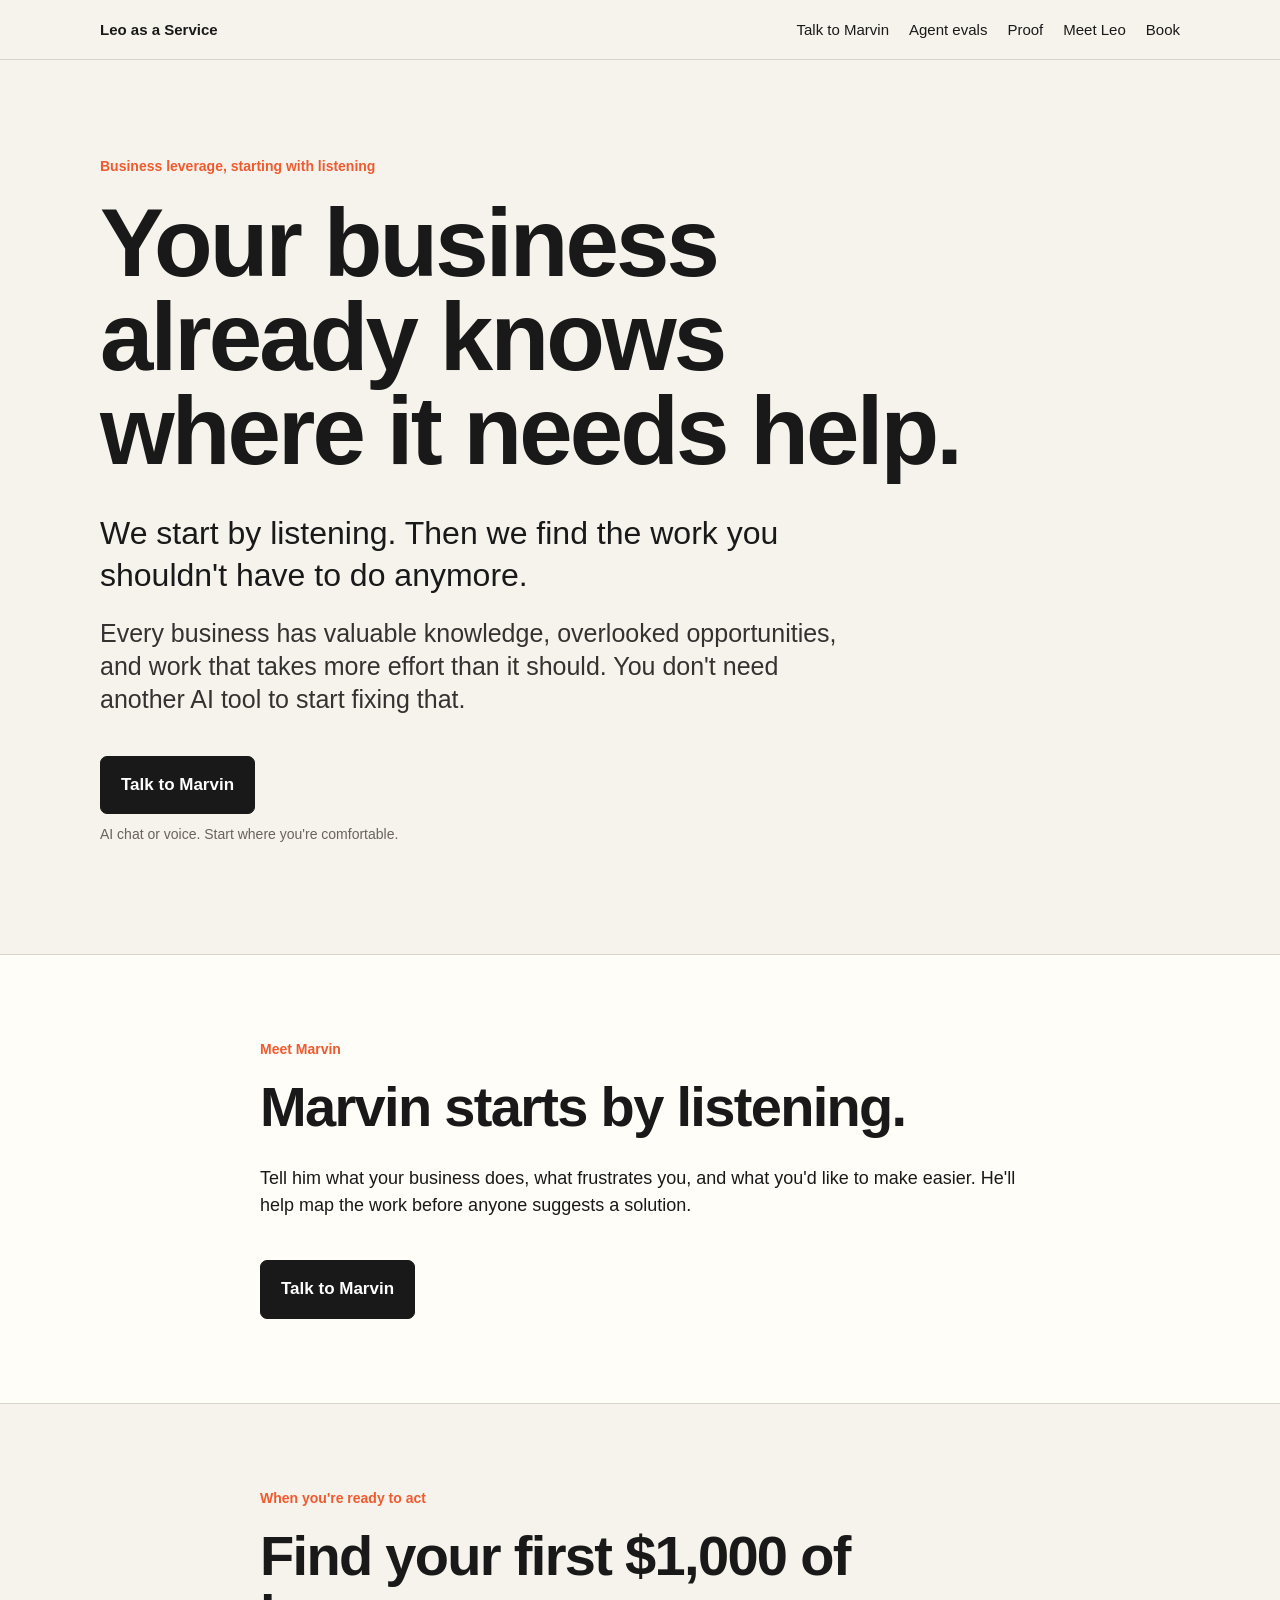
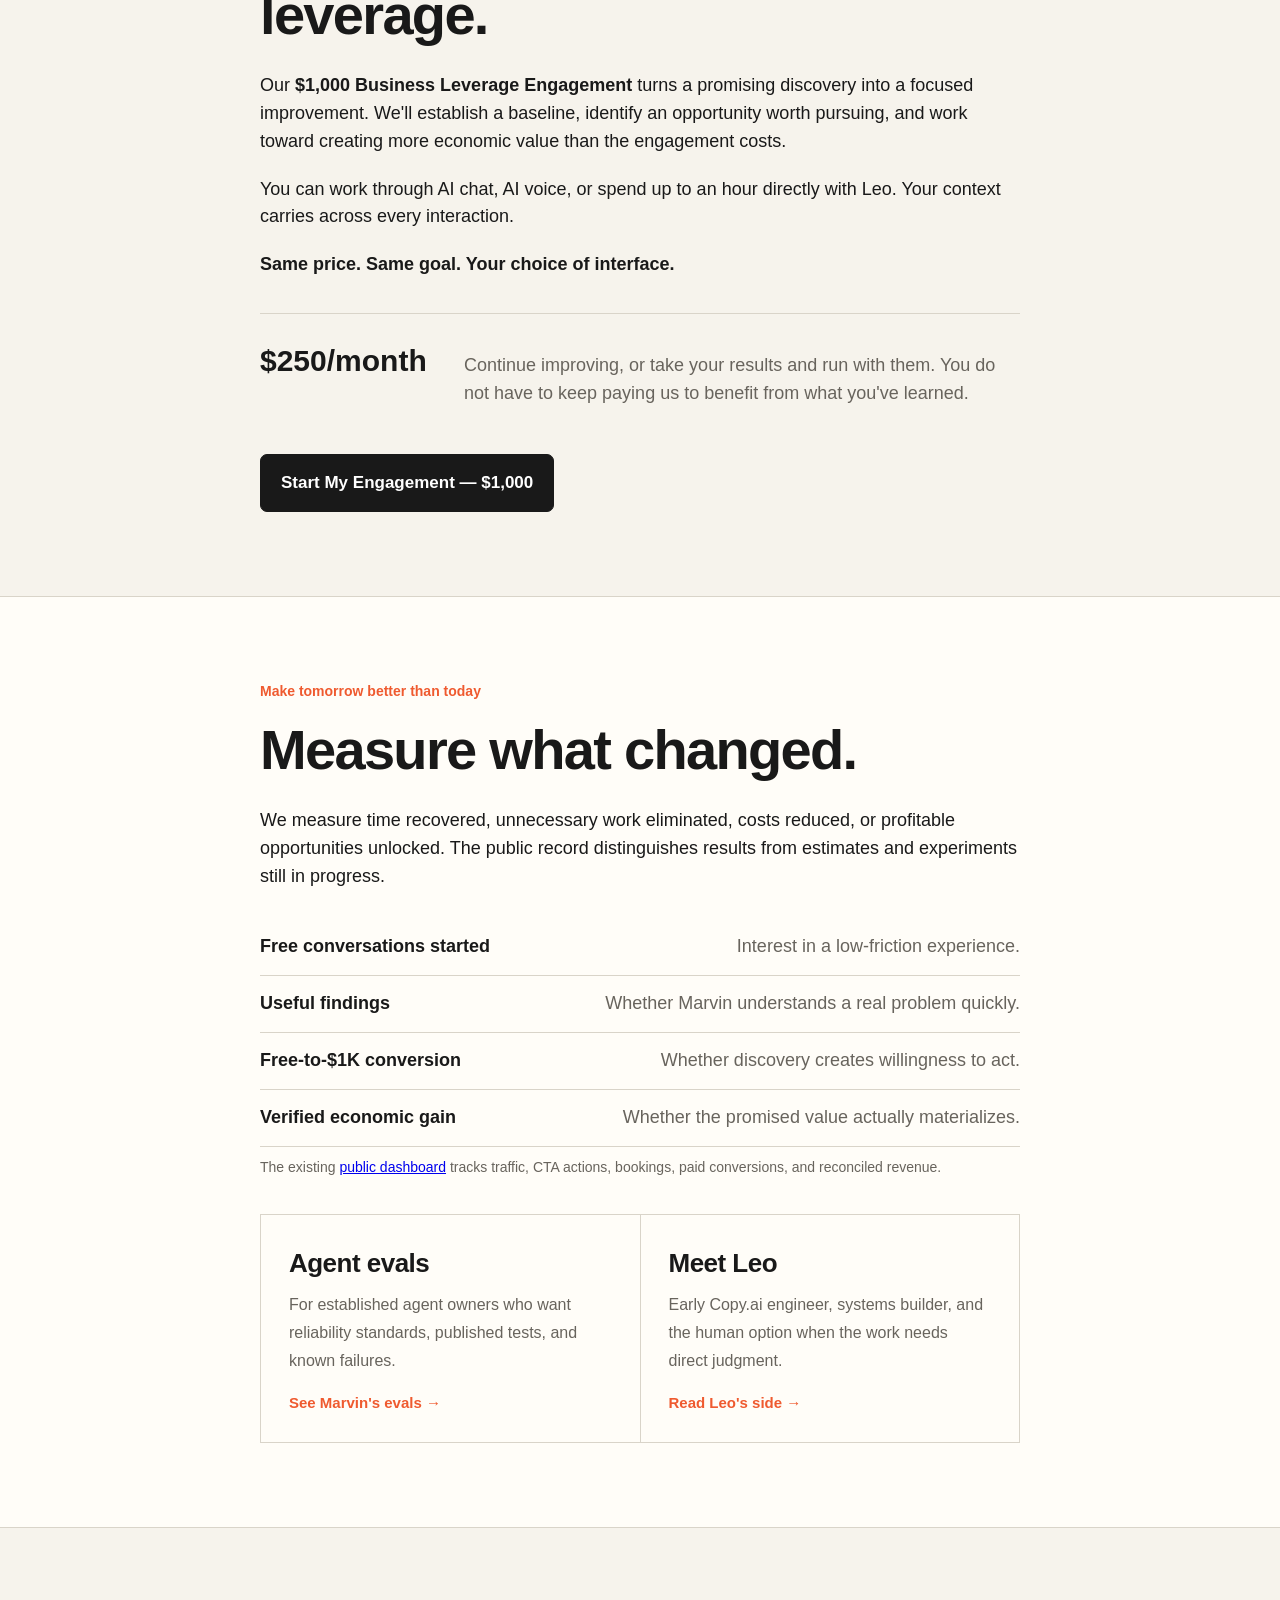
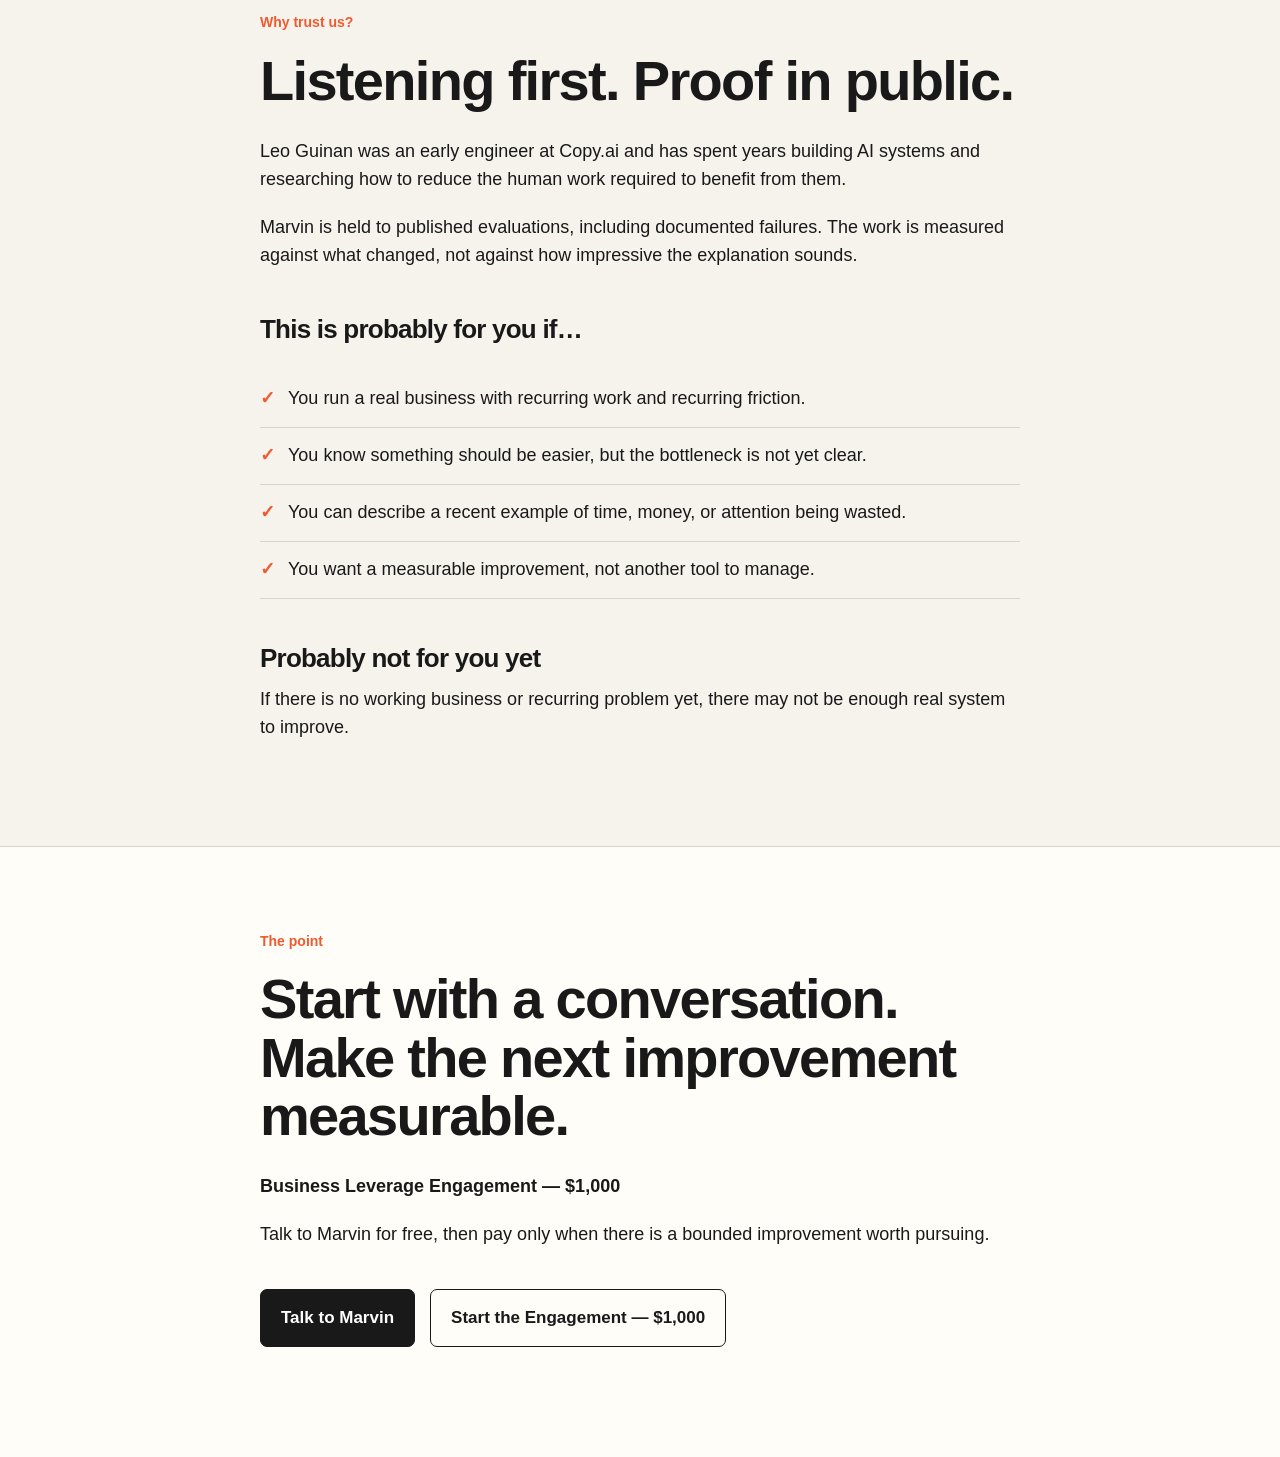
==== commit 6c69480b: "Move Marvin conversation to dedicated page" ====
--- a/index.html
+++ b/index.html
@@ -13,7 +13,7 @@
     <div class="wrap">
       <a class="brand" href="index.html">Leo as a Service</a>
       <div class="links">
-        <a href="#marvin">Talk to Marvin</a>
+        <a href="talk-to-marvin.html">Talk to Marvin</a>
         <a href="meet-marvin.html">Agent evals</a>
         <a href="https://dashboard.leoasaservice.com/">Proof</a>
         <a href="meet-leo.html">Meet Leo</a>
@@ -28,7 +28,7 @@
       <h1>Your business already knows where it needs help.</h1>
       <p class="hero-copy">We start by listening. Then we find the work you shouldn't have to do anymore.</p>
       <p class="hero-copy secondary">Every business has valuable knowledge, overlooked opportunities, and work that takes more effort than it should. You don't need another AI tool to start fixing that.</p>
-      <a class="button" href="#marvin">Talk to Marvin — Free</a>
+      <a class="button" href="talk-to-marvin.html">Talk to Marvin</a>
       <p class="micro">AI chat or voice. Start where you're comfortable.</p>
     </section>
 
@@ -37,32 +37,7 @@
         <p class="eyebrow">Meet Marvin</p>
         <h2>Marvin starts by listening.</h2>
         <p>Tell him what your business does, what frustrates you, and what you'd like to make easier. He'll help map the work before anyone suggests a solution.</p>
-        <div class="conversation-shell" aria-label="Talk to Marvin">
-          <div class="conversation-intro">
-            <strong>Start with a conversation.</strong>
-            <span>No payment required. Choose text or voice.</span>
-          </div>
-          <div class="modality-choice" data-modality-choice>
-            <button class="button secondary-button" type="button" data-start-modality="text">Chat by text</button>
-            <button class="button secondary-button" type="button" data-start-modality="voice">Talk by voice</button>
-          </div>
-          <div class="conversation-status" data-conversation-status>Choose a modality to begin.</div>
-          <div class="transcript" data-transcript aria-live="polite">
-            <div class="message assistant">Hi. I'm Marvin. I'm here to understand the work you're actually doing before suggesting anything. What does your business do, and what feels harder than it should right now?</div>
-          </div>
-          <form class="composer" data-composer>
-            <label class="sr-only" for="marvin-message">Message Marvin</label>
-            <textarea id="marvin-message" rows="2" placeholder="Tell Marvin what your business does…" disabled></textarea>
-            <button class="button" type="submit" disabled>Send</button>
-          </form>
-          <button class="text-link" type="button" data-end-session hidden>End conversation</button>
-          <div class="conversation-feedback" data-conversation-feedback hidden>
-            <span>Was this useful?</span>
-            <button type="button" data-feedback="useful">Yes</button>
-            <button type="button" data-feedback="not-yet">Not yet</button>
-          </div>
-          <p class="micro">Marvin does not take external actions or make promises. The next step is a suggestion, not a commitment.</p>
-        </div>
+        <a class="button" href="talk-to-marvin.html">Talk to Marvin</a>
       </div>
     </section>
 
@@ -75,7 +50,6 @@
         <p><strong>Same price. Same goal. Your choice of interface.</strong></p>
         <div class="price-line"><strong>$250/month</strong><span>Continue improving, or take your results and run with them. You do not have to keep paying us to benefit from what you've learned.</span></div>
         <a class="button" data-cta href="#">Start My Engagement — $1,000</a>
-        <p class="micro">Paid booking powered by Cal.com.</p>
       </div>
     </section>
 
@@ -131,9 +105,8 @@
         <h2>Start with a conversation. Make the next improvement measurable.</h2>
         <p><strong>Business Leverage Engagement — $1,000</strong></p>
         <p>Talk to Marvin for free, then pay only when there is a bounded improvement worth pursuing.</p>
-        <a class="button" href="#marvin">Talk to Marvin — Free</a>
+        <a class="button" href="talk-to-marvin.html">Talk to Marvin</a>
         <a class="button button-secondary-dark" data-cta href="#">Start the Engagement — $1,000</a>
-        <p class="micro">Paid booking powered by Cal.com.</p>
       </div>
     </section>
   </main>
--- a/styles.css
+++ b/styles.css
@@ -345,6 +345,10 @@
 .text-link { margin-top: 12px; padding: 0; border: 0; background: transparent; color: var(--accent); cursor: pointer; font: inherit; font-size: 14px; font-weight: 700; }
 .conversation-feedback { display: flex; gap: 12px; align-items: center; margin-top: 16px; font-size: 14px; }
 .conversation-feedback button { padding: 5px 10px; border: 1px solid var(--line); border-radius: 5px; background: var(--paper); color: var(--text); cursor: pointer; }
+.marvin-page { padding-top: 72px; }
+.marvin-page .lead { max-width: 760px; font-size: 22px; line-height: 1.45; }
+.back-link { margin-top: 30px; font-size: 14px; }
+.back-link a { color: var(--muted); }
 
 /* ---------- Business metrics ---------- */
 .metric-list { margin: 28px 0 0; padding: 0; list-style: none; }
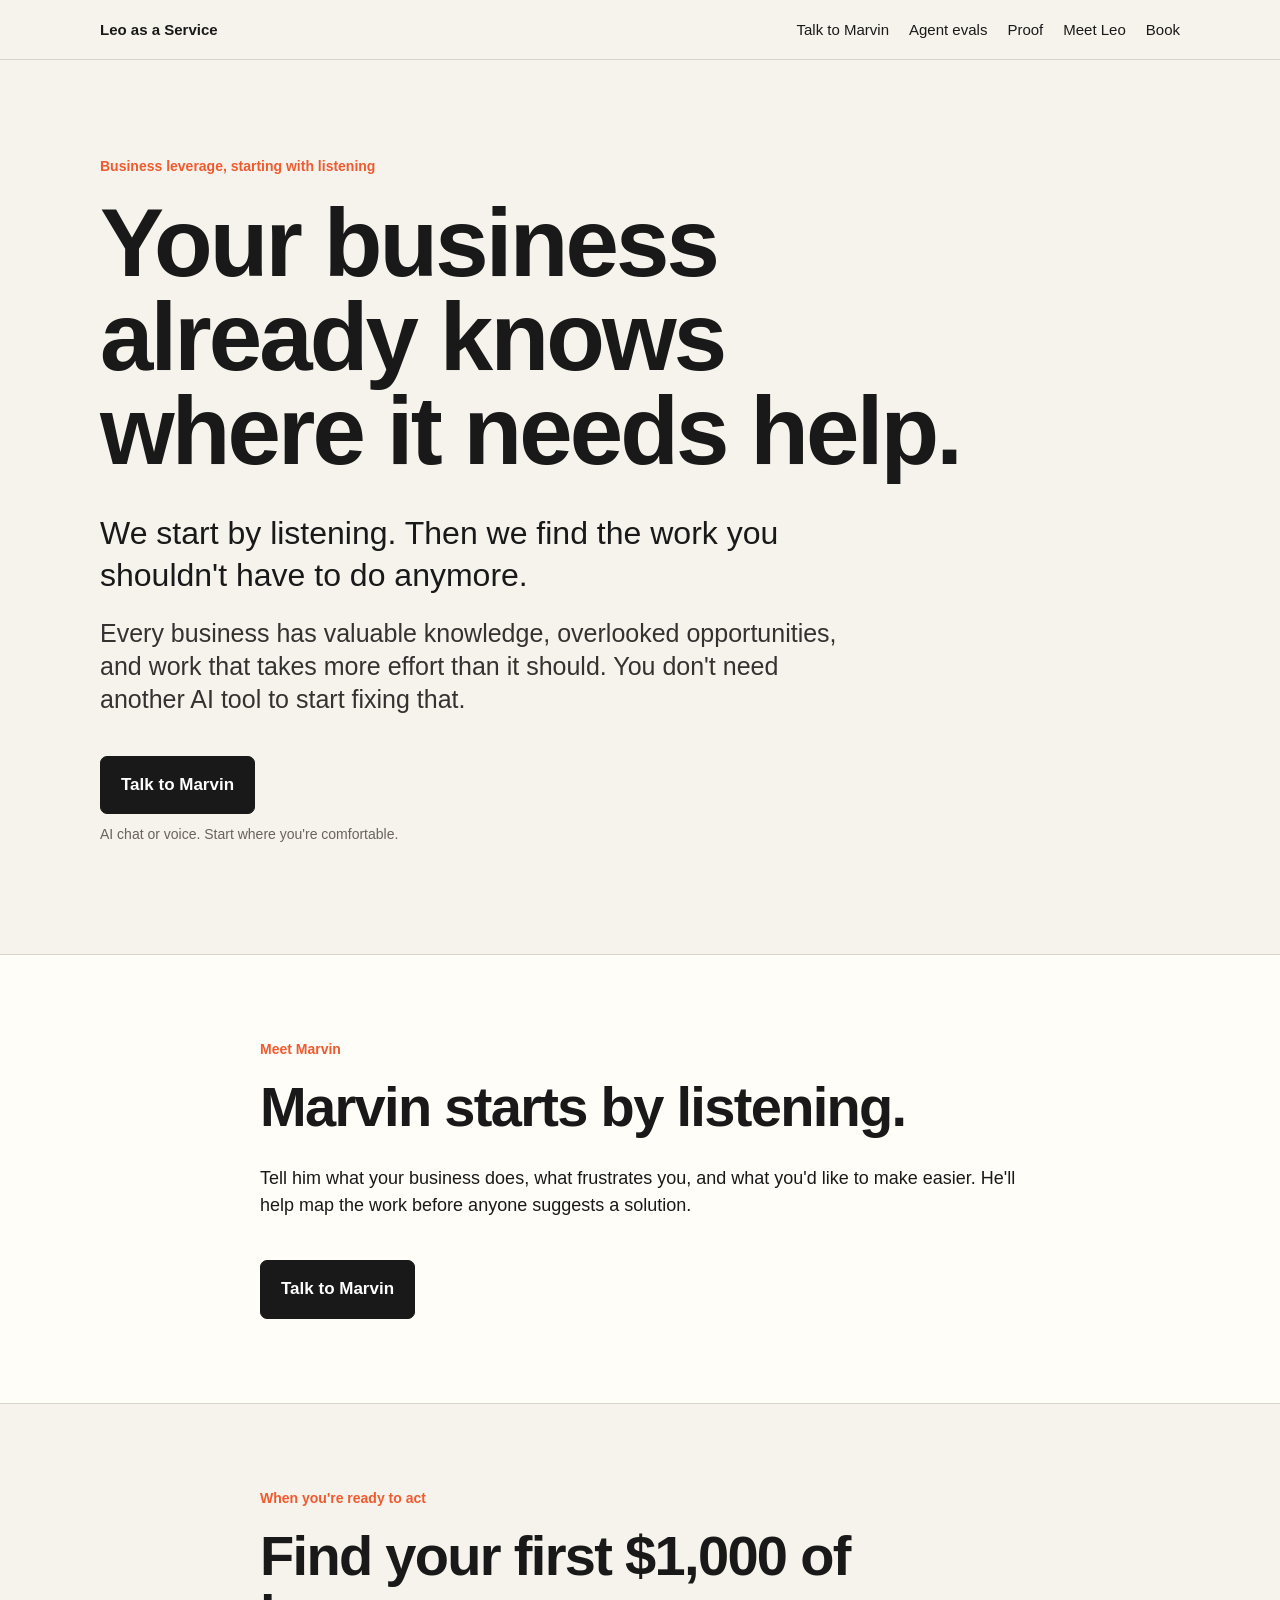
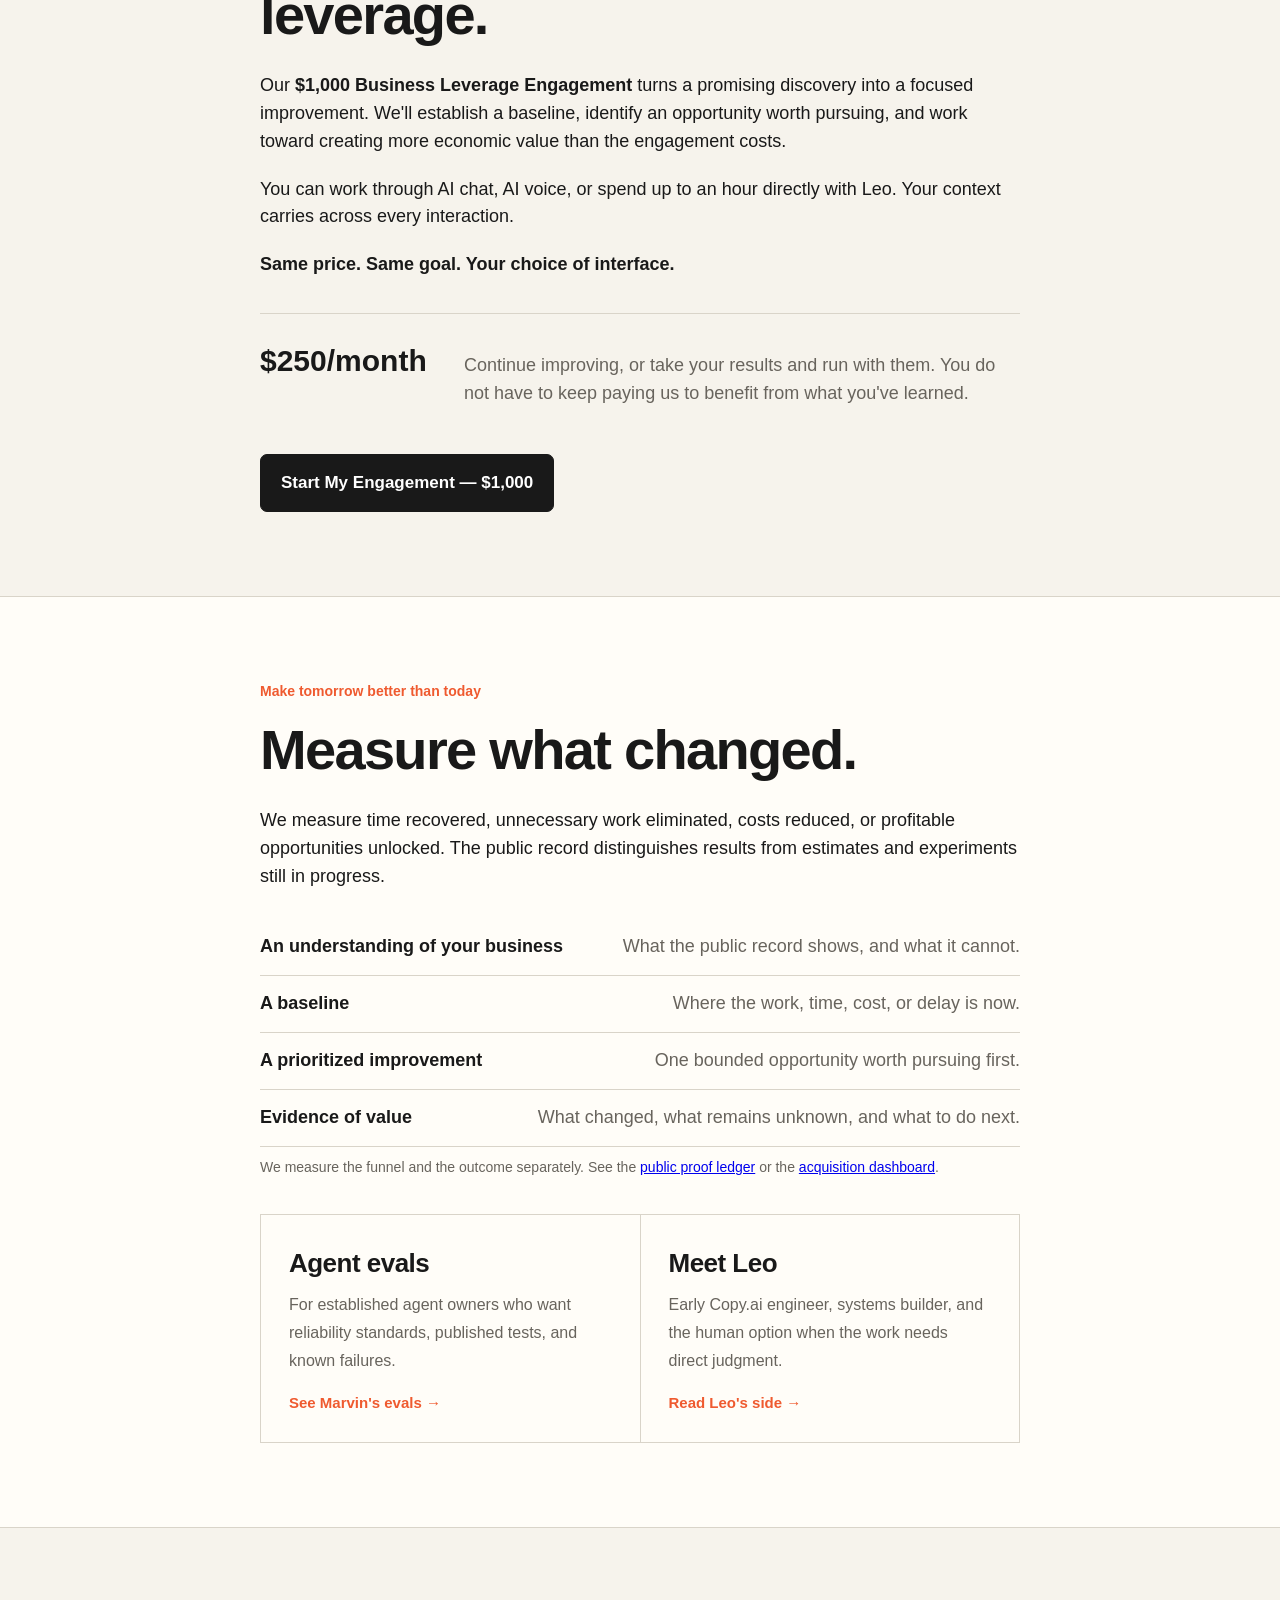
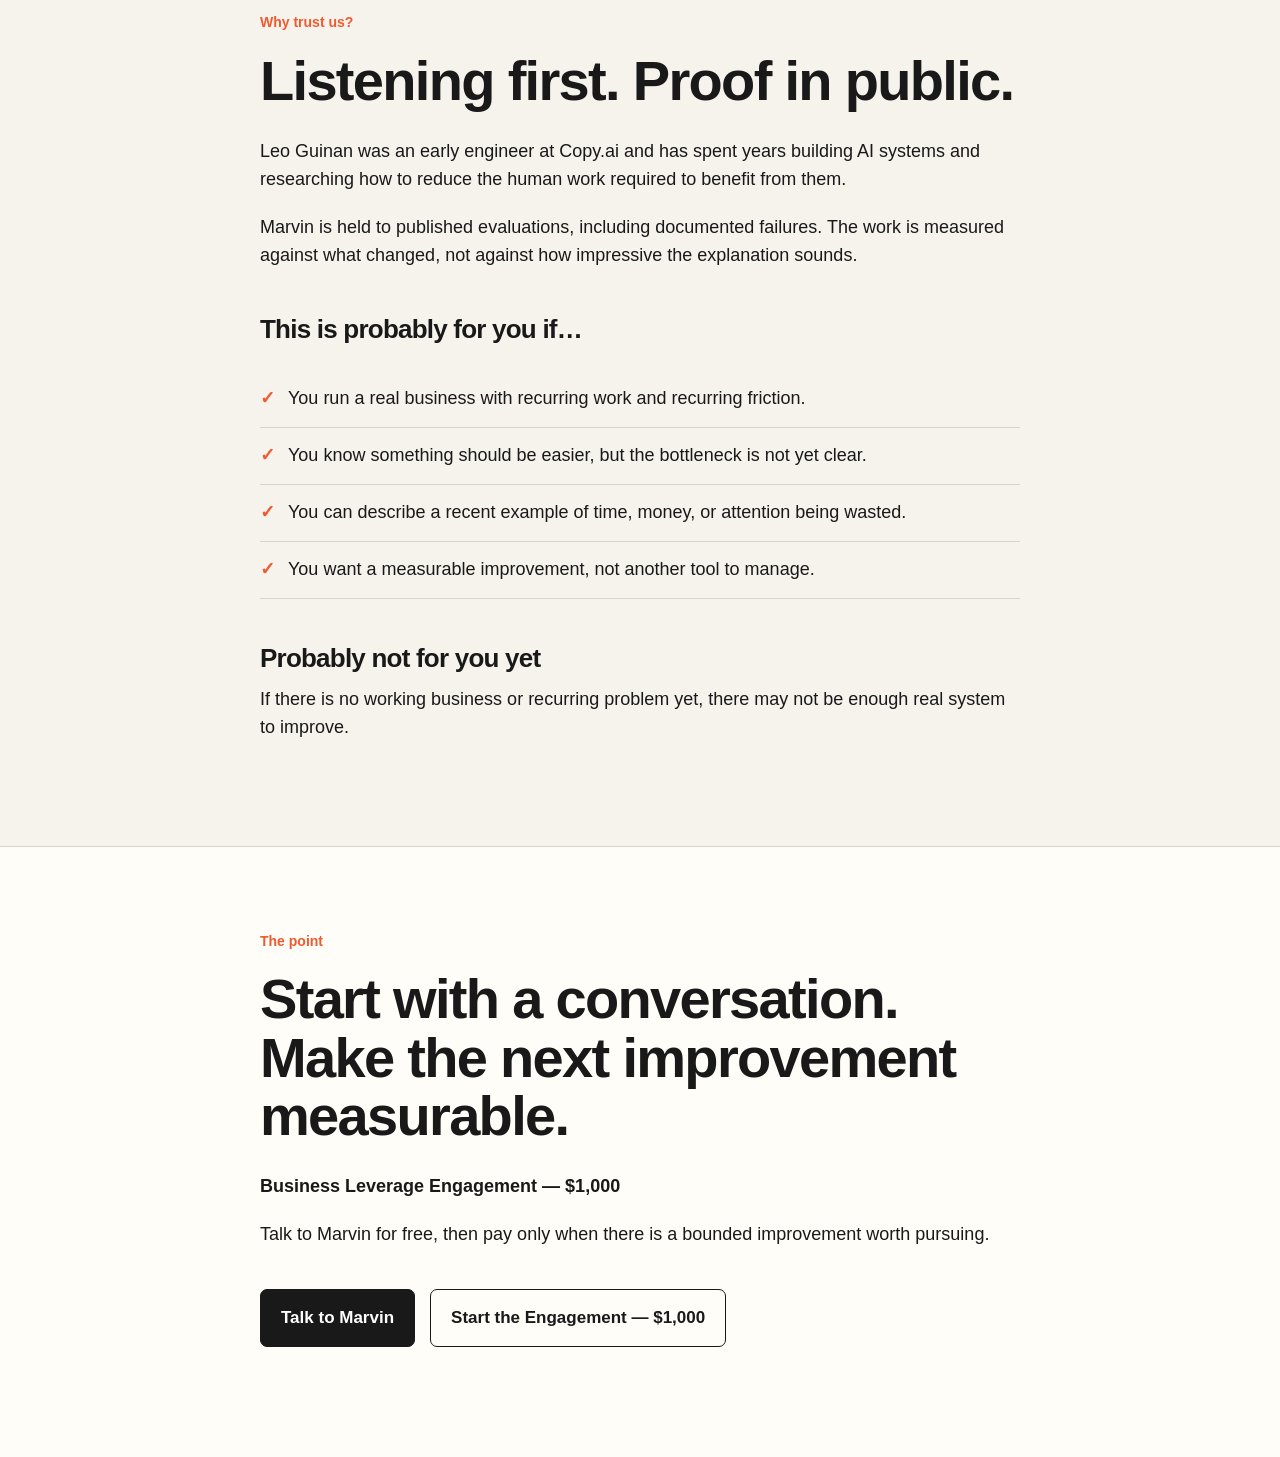
==== commit 87b26a21: "Add proof ledger and business leverage handoff" ====
--- a/index.html
+++ b/index.html
@@ -15,7 +15,7 @@
       <div class="links">
         <a href="talk-to-marvin.html">Talk to Marvin</a>
         <a href="meet-marvin.html">Agent evals</a>
-        <a href="https://dashboard.leoasaservice.com/">Proof</a>
+        <a href="proof.html">Proof</a>
         <a href="meet-leo.html">Meet Leo</a>
         <a data-cta href="#">Book</a>
       </div>
@@ -59,12 +59,12 @@
         <h2>Measure what changed.</h2>
         <p>We measure time recovered, unnecessary work eliminated, costs reduced, or profitable opportunities unlocked. The public record distinguishes results from estimates and experiments still in progress.</p>
         <ul class="metric-list">
-          <li><strong>Free conversations started</strong><span>Interest in a low-friction experience.</span></li>
-          <li><strong>Useful findings</strong><span>Whether Marvin understands a real problem quickly.</span></li>
-          <li><strong>Free-to-$1K conversion</strong><span>Whether discovery creates willingness to act.</span></li>
-          <li><strong>Verified economic gain</strong><span>Whether the promised value actually materializes.</span></li>
+          <li><strong>An understanding of your business</strong><span>What the public record shows, and what it cannot.</span></li>
+          <li><strong>A baseline</strong><span>Where the work, time, cost, or delay is now.</span></li>
+          <li><strong>A prioritized improvement</strong><span>One bounded opportunity worth pursuing first.</span></li>
+          <li><strong>Evidence of value</strong><span>What changed, what remains unknown, and what to do next.</span></li>
         </ul>
-        <p class="micro">The existing <a href="https://dashboard.leoasaservice.com/">public dashboard</a> tracks traffic, CTA actions, bookings, paid conversions, and reconciled revenue.</p>
+        <p class="micro">We measure the funnel and the outcome separately. See the <a href="proof.html">public proof ledger</a> or the <a href="https://dashboard.leoasaservice.com/">acquisition dashboard</a>.</p>
         <div class="pair">
           <a href="meet-marvin.html">
             <strong>Agent evals</strong>
--- a/styles.css
+++ b/styles.css
@@ -324,7 +324,7 @@
   background: var(--bg);
 }
 .conversation-intro { display: flex; justify-content: space-between; gap: 16px; align-items: baseline; }
-.conversation-intro span, .conversation-status { color: var(--muted); font-size: 14px; }
+.conversation-intro span, .conversation-status, .site-scan-status { color: var(--muted); font-size: 14px; }
 .modality-choice { display: flex; gap: 12px; margin: 22px 0 14px; }
 .conversation-status { min-height: 22px; }
 .transcript {
@@ -349,6 +349,11 @@
 .marvin-page .lead { max-width: 760px; font-size: 22px; line-height: 1.45; }
 .back-link { margin-top: 30px; font-size: 14px; }
 .back-link a { color: var(--muted); }
+.handoff-card, .privacy-note { margin-top: 42px; padding: 24px; border: 1px solid var(--line); border-radius: 10px; background: var(--paper); }
+.handoff-card h2 { margin-top: 0; font-size: 30px; }
+.handoff-card .button { margin-top: 18px; }
+.privacy-note { background: transparent; }
+.privacy-note p:last-child { color: var(--muted); font-size: 14px; }
 
 /* ---------- Business metrics ---------- */
 .metric-list { margin: 28px 0 0; padding: 0; list-style: none; }
